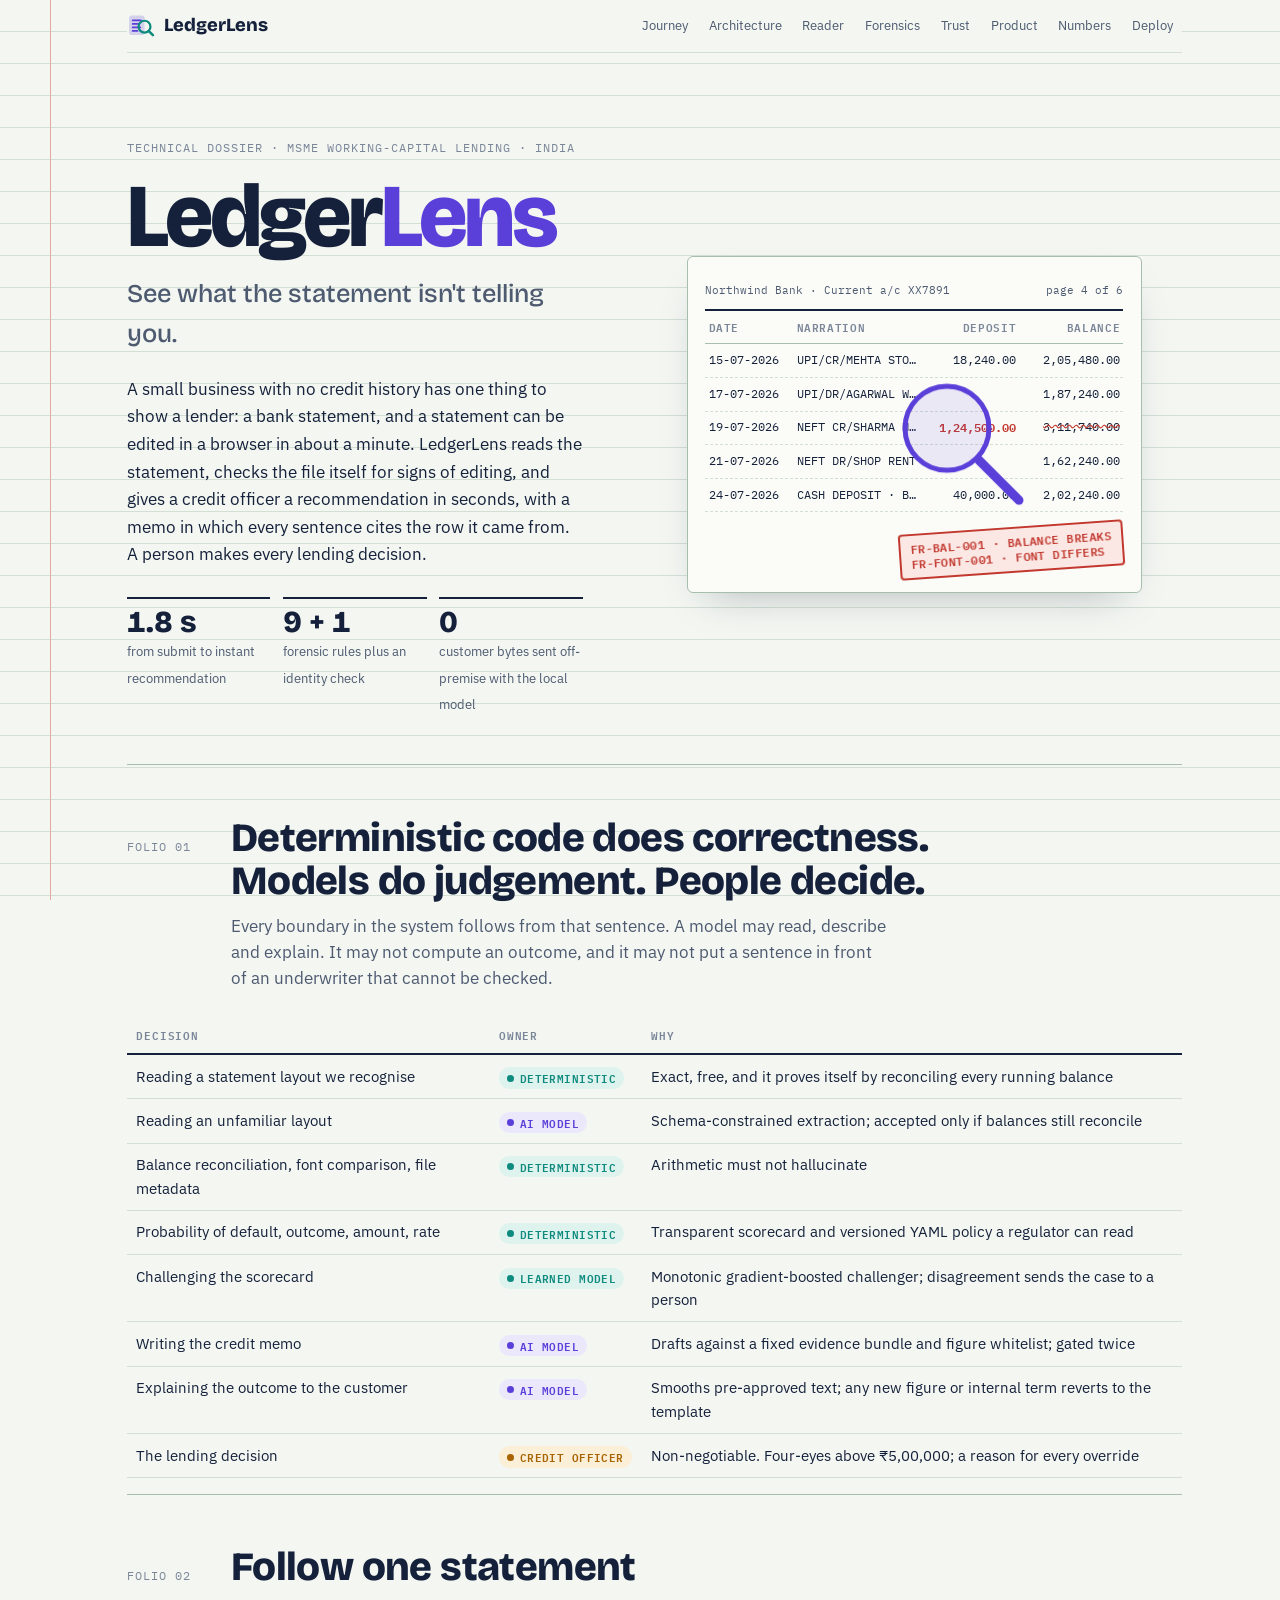
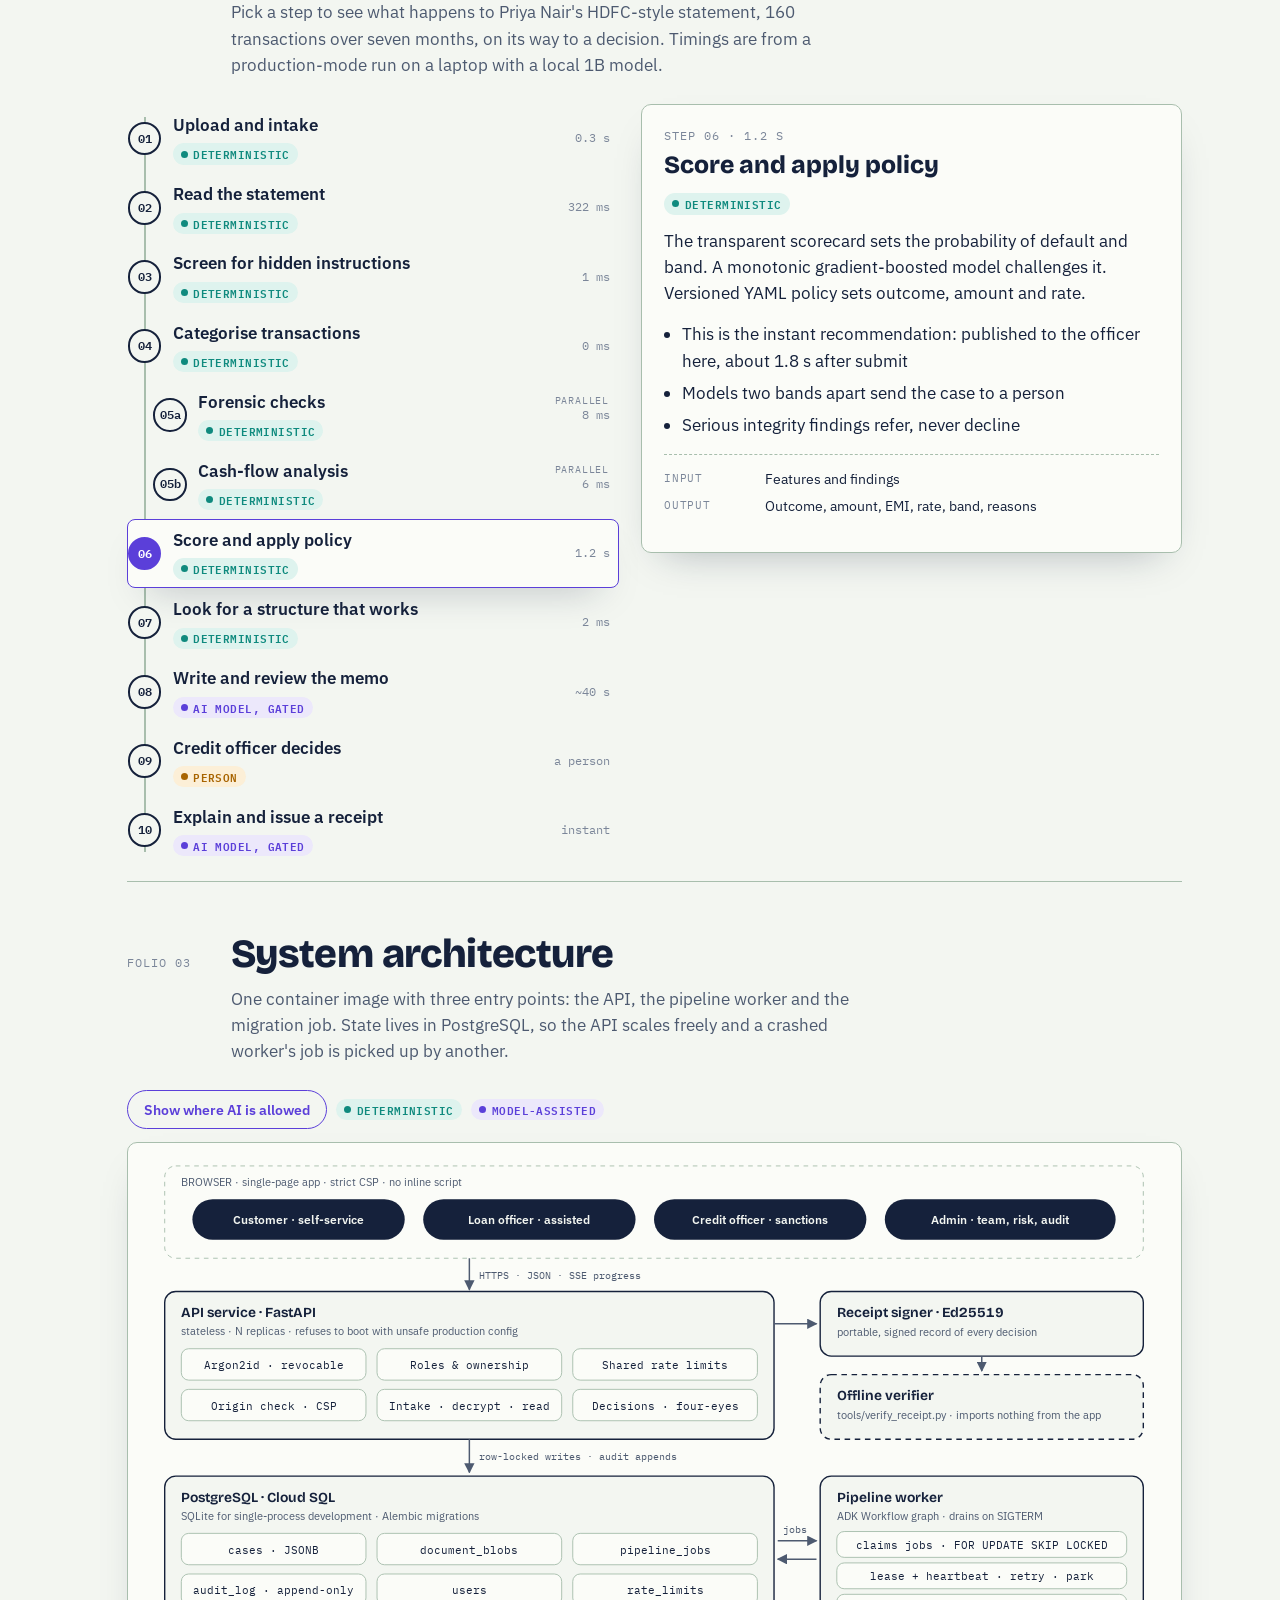
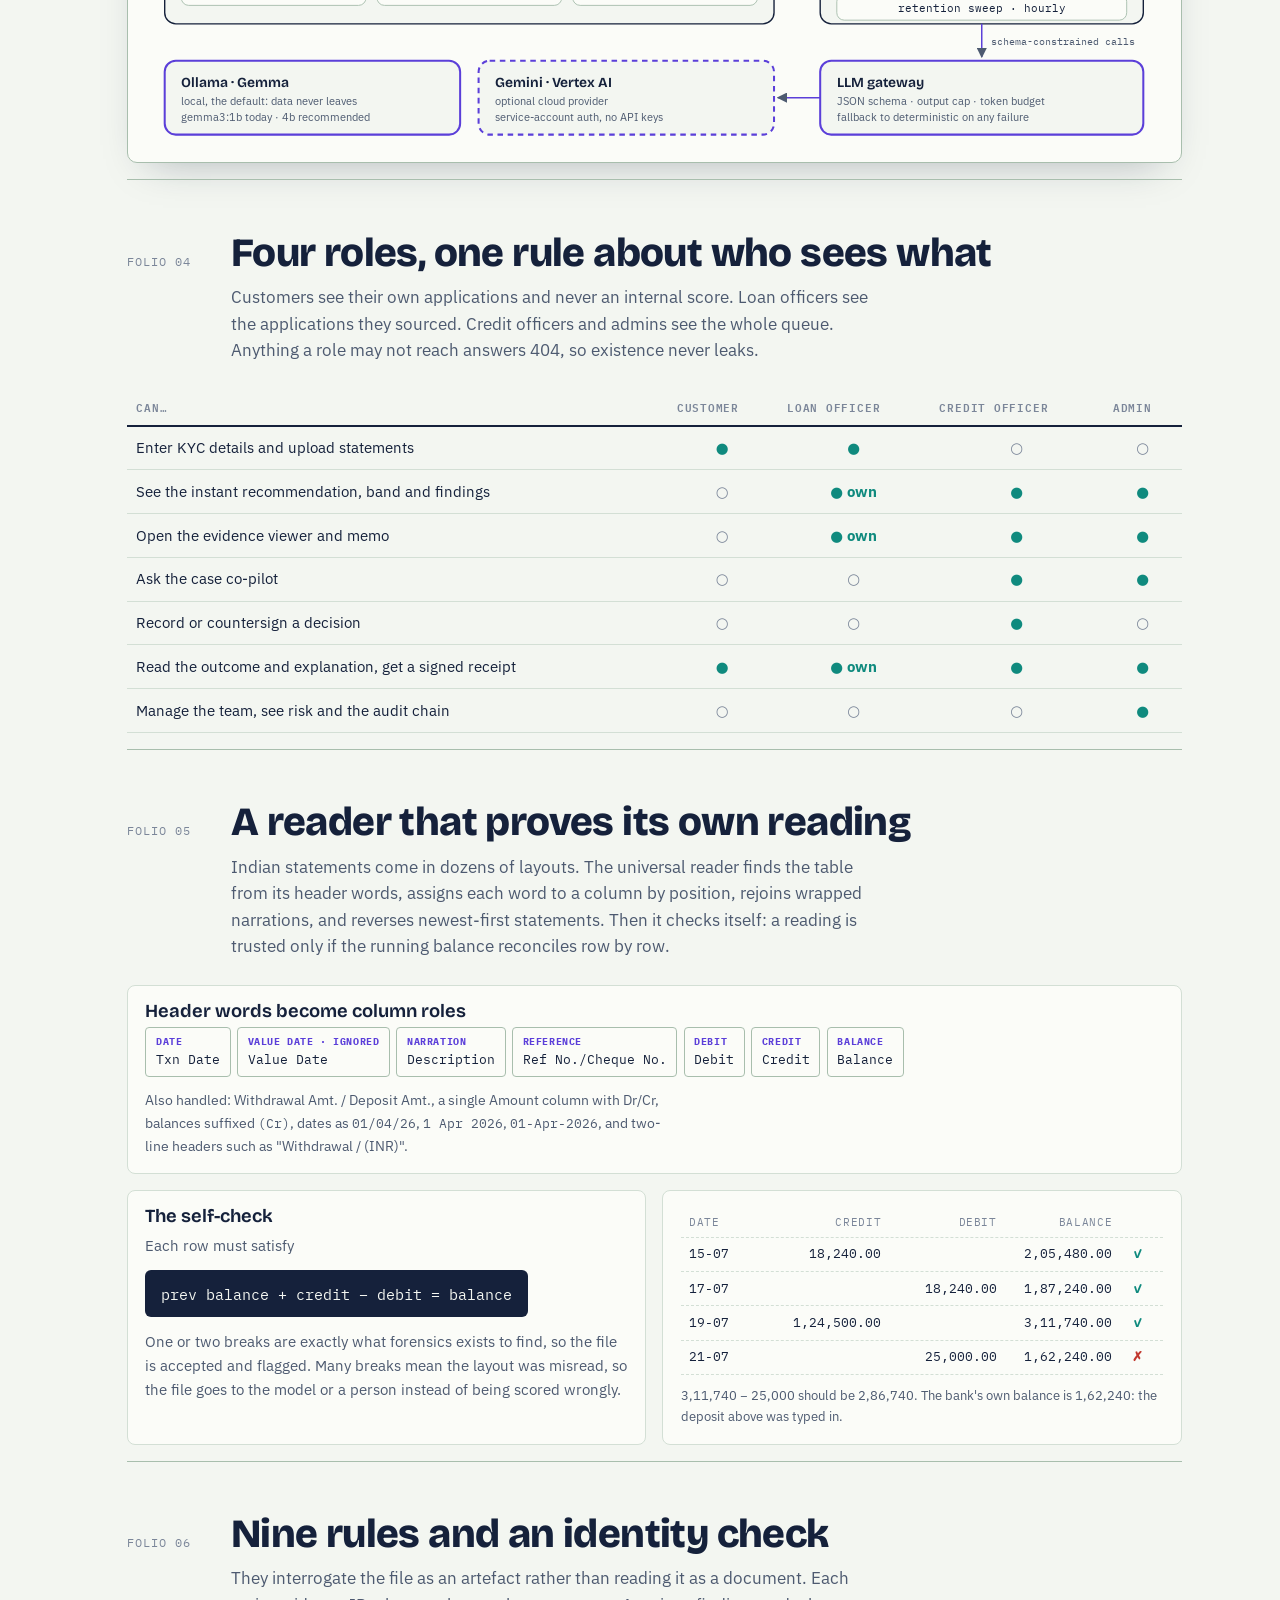
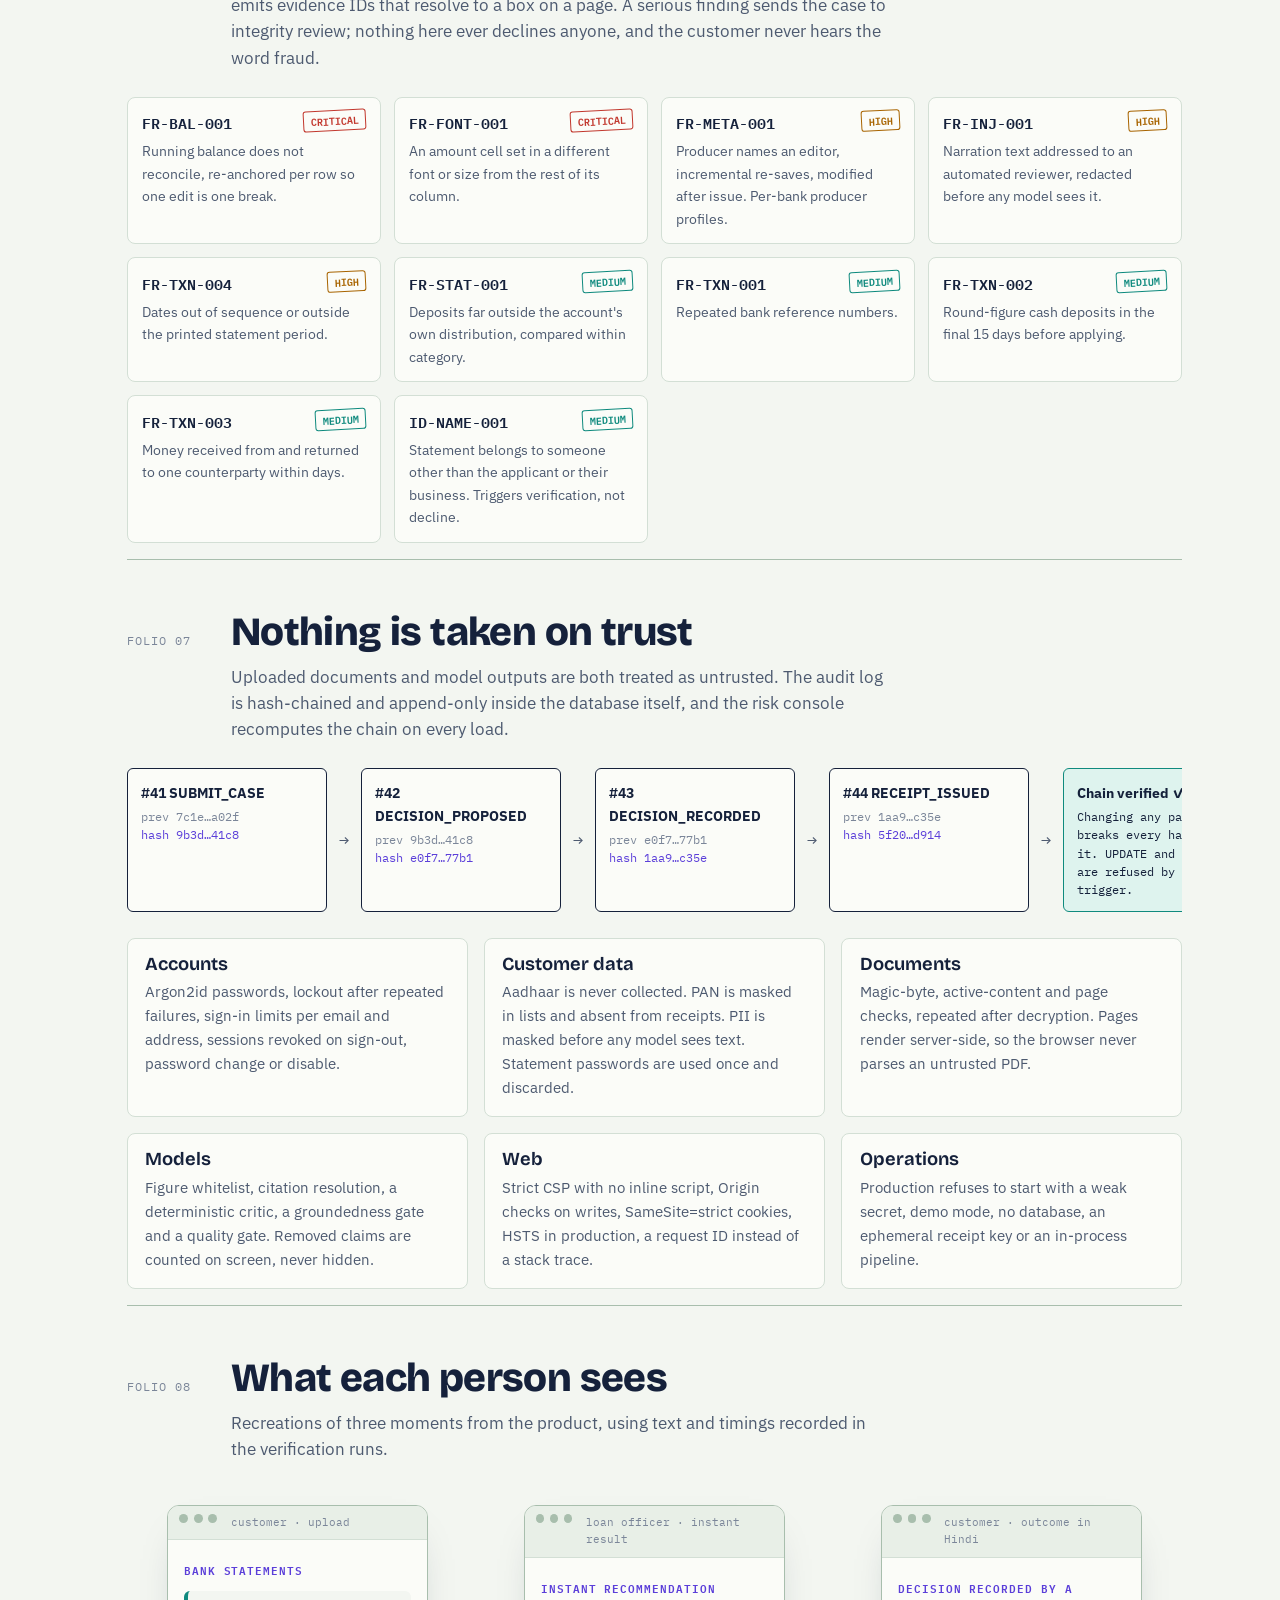
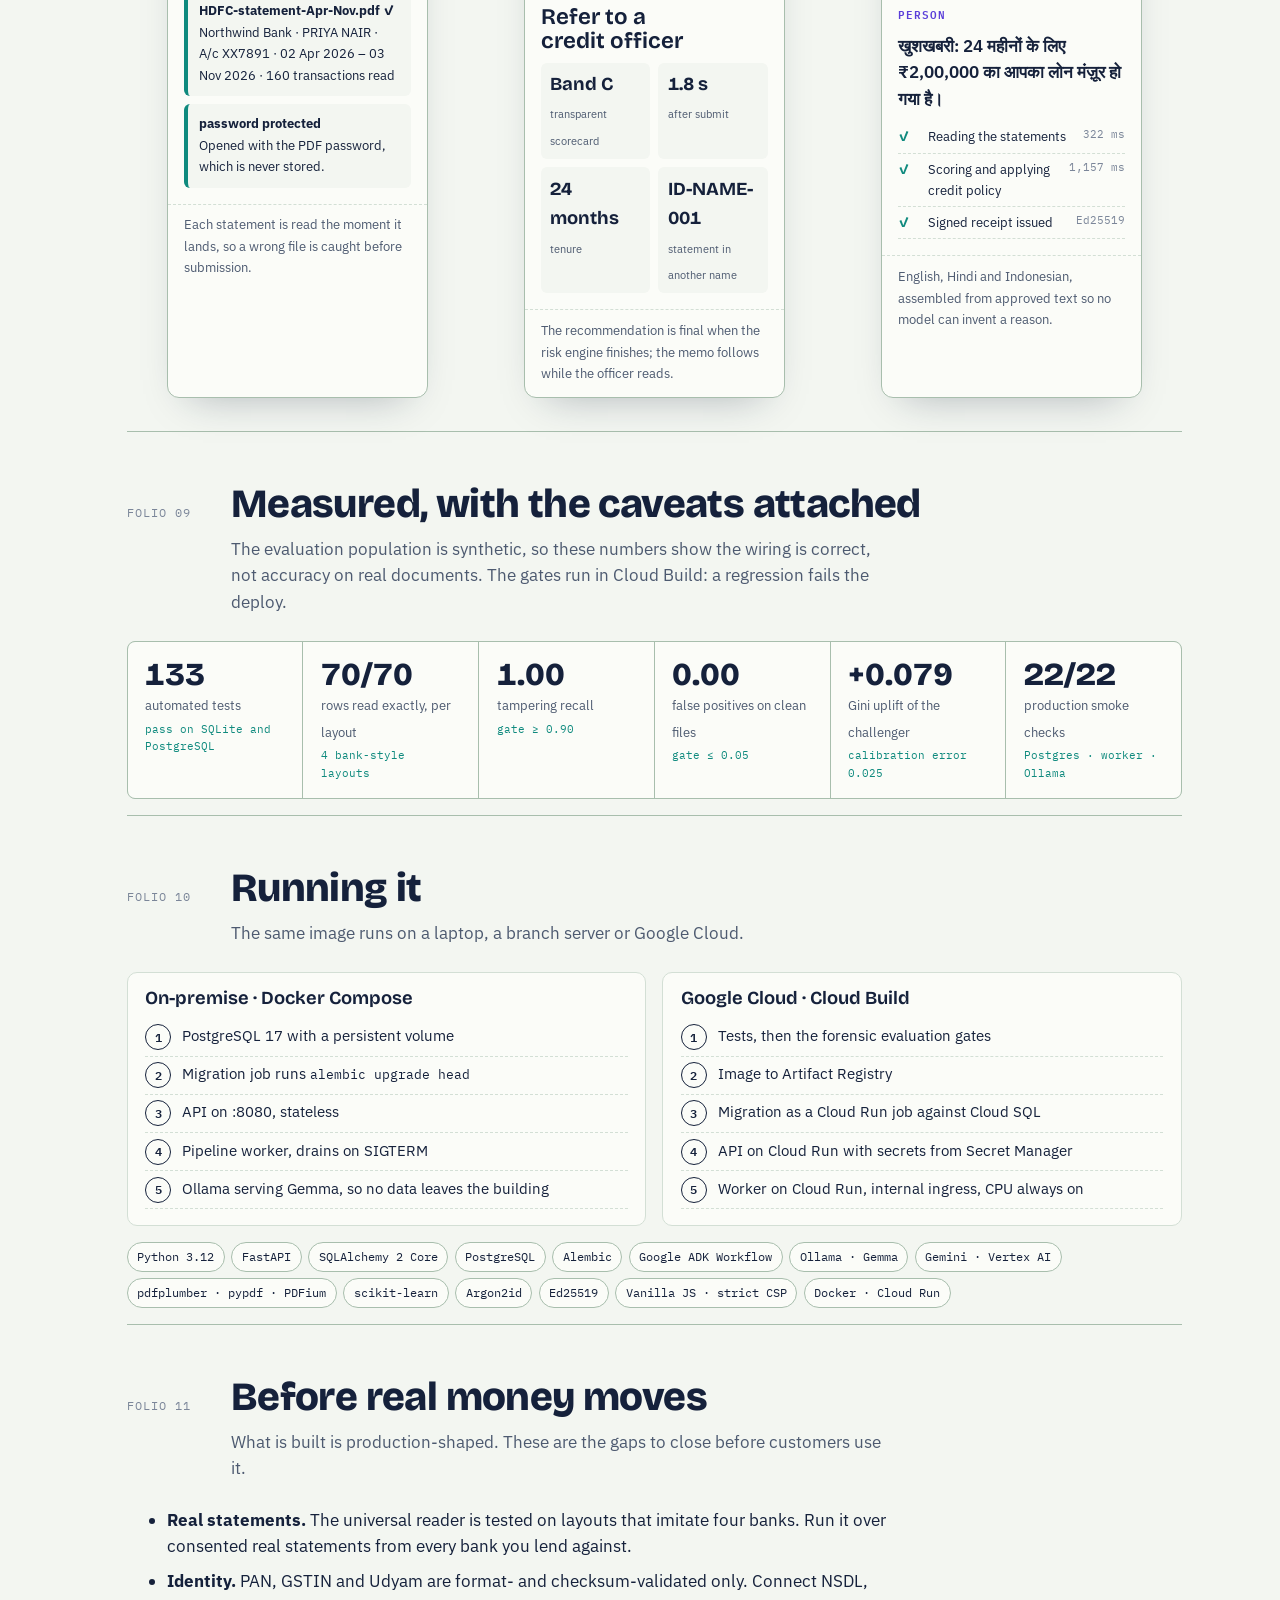
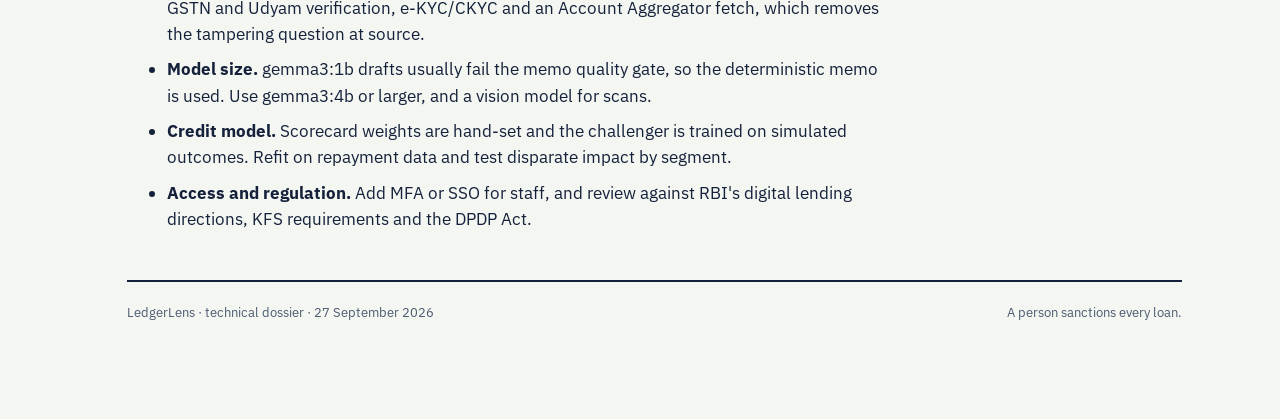
==== docs/LedgerLens-dossier.html @ b5221aaa "Add the LedgerLens technical dossier (interactive architecture document); demo-mode form fill Co-Aut" ====
<!doctype html>
<html lang="en">
<head>
<meta charset="utf-8">
<meta name="viewport" content="width=device-width, initial-scale=1, viewport-fit=cover">
<title>LedgerLens Dossier</title>
<meta name="description" content="How LedgerLens reads, checks and scores a bank statement, and why a person always makes the lending decision.">
<link rel="preconnect" href="https://fonts.googleapis.com">
<link rel="preconnect" href="https://fonts.gstatic.com" crossorigin>
<link href="https://fonts.googleapis.com/css2?family=Bricolage+Grotesque:opsz,wght@12..96,500;12..96,650;12..96,800&family=IBM+Plex+Mono:wght@400;500;600&family=IBM+Plex+Sans:wght@400;500;600&display=swap" rel="stylesheet">
<style>
:root {
  --paper: #f3f6f1;
  --paper-2: #e8efe7;
  --sheet: #fbfcf8;
  --rule: #d3dfd5;
  --rule-strong: #a8bead;
  --margin-line: #e3a7a0;
  --ink: #15213b;
  --ink-soft: #4d5a70;
  --ink-faint: #7b8699;
  --lens: #5b3fd9;
  --lens-wash: #ece8fb;
  --stamp: #c2382e;
  --stamp-wash: #fbe8e5;
  --ok: #0f8a7e;
  --ok-wash: #def3ee;
  --amber: #a86400;
  --amber-wash: #fcefd7;
  --shadow: 0 18px 40px -22px rgba(21, 33, 59, .35);
  --display: "Bricolage Grotesque", "Avenir Next", "Segoe UI", system-ui, sans-serif;
  --body: "IBM Plex Sans", "Segoe UI", system-ui, sans-serif;
  --mono: "IBM Plex Mono", ui-monospace, "SFMono-Regular", Menlo, monospace;
}
@media (prefers-color-scheme: dark) {
  :root:not([data-theme="light"]) {
    --paper: #0c1316; --paper-2: #111c20; --sheet: #142126; --rule: #213538; --rule-strong: #3a5957; --margin-line: #6b3a36;
    --ink: #e7eee9; --ink-soft: #a3b5af; --ink-faint: #74877f;
    --lens: #a592ff; --lens-wash: #241f45; --stamp: #ff8b7b; --stamp-wash: #3a1d1b; --ok: #4fd3c1; --ok-wash: #123330;
    --amber: #f1b45c; --amber-wash: #35270f; --shadow: 0 18px 40px -22px rgba(0, 0, 0, .8);
    color-scheme: dark;
  }
}
:root[data-theme="dark"] {
  --paper: #0c1316; --paper-2: #111c20; --sheet: #142126; --rule: #213538; --rule-strong: #3a5957; --margin-line: #6b3a36;
  --ink: #e7eee9; --ink-soft: #a3b5af; --ink-faint: #74877f;
  --lens: #a592ff; --lens-wash: #241f45; --stamp: #ff8b7b; --stamp-wash: #3a1d1b; --ok: #4fd3c1; --ok-wash: #123330;
  --amber: #f1b45c; --amber-wash: #35270f; --shadow: 0 18px 40px -22px rgba(0, 0, 0, .8);
  color-scheme: dark;
}

* { box-sizing: border-box; }
body {
  margin: 0;
  color: var(--ink);
  font-family: var(--body);
  font-size: 16.5px;
  line-height: 1.6;
  background-color: var(--paper);
  background-image:
    linear-gradient(90deg, transparent calc(clamp(16px, 4vw, 56px) - 1px), var(--margin-line) calc(clamp(16px, 4vw, 56px) - 1px), var(--margin-line) clamp(16px, 4vw, 56px), transparent clamp(16px, 4vw, 56px)),
    repeating-linear-gradient(180deg, transparent 0 31px, var(--rule) 31px 32px);
  background-attachment: fixed;
  font-variant-numeric: tabular-nums;
}
.page { max-width: 1180px; margin: 0 auto; padding-inline: clamp(24px, 6vw, 88px) clamp(16px, 4vw, 48px); padding-block: 0 5rem; }
h1, h2, h3 { font-family: var(--display); line-height: 1.08; text-wrap: balance; margin: 0; }
h2 { font-size: clamp(1.7rem, 3.4vw, 2.5rem); font-weight: 800; letter-spacing: -.015em; }
h3 { font-size: 1.15rem; font-weight: 650; }
p { max-width: 66ch; margin: 0; }
code, .mono { font-family: var(--mono); font-size: .88em; }
a { color: var(--lens); }
:focus-visible { outline: 3px solid color-mix(in srgb, var(--lens) 55%, transparent); outline-offset: 3px; border-radius: 4px; }

/* ------------------------------------------------------------ top bar */
.topbar { position: sticky; top: env(safe-area-inset-top, 0px); z-index: 20; display: flex; align-items: center; gap: 1rem; flex-wrap: wrap;
  padding: .7rem 0; background: color-mix(in srgb, var(--paper) 88%, transparent); backdrop-filter: blur(10px); border-bottom: 1px solid var(--rule); }
.brand { display: flex; align-items: center; gap: .55rem; font-family: var(--display); font-weight: 800; font-size: 1.15rem; }
.brand svg { width: 28px; height: 28px; }
.topbar nav { margin-left: auto; display: flex; gap: .2rem; flex-wrap: wrap; }
.topbar nav a { font-size: .82rem; color: var(--ink-soft); text-decoration: none; padding: .25rem .55rem; border-radius: 6px; }
.topbar nav a:hover { color: var(--lens); background: var(--lens-wash); }
@media (max-width: 760px) { .topbar nav { display: none; } }

/* ------------------------------------------------------------ hero */
.hero { display: grid; grid-template-columns: minmax(0, .92fr) minmax(0, 1.08fr); gap: clamp(2rem, 5vw, 4rem); align-items: center; padding-block: clamp(2.5rem, 7vw, 5rem) 3rem; }
@media (max-width: 900px) { .hero { grid-template-columns: 1fr; } }
.folio { font-family: var(--mono); font-size: .78rem; letter-spacing: .08em; text-transform: uppercase; color: var(--ink-faint); }
.hero h1 { font-size: clamp(3rem, 8vw, 5.6rem); font-weight: 800; letter-spacing: -.035em; margin: .6rem 0 .5rem; }
.hero h1 span { color: var(--lens); }
.hero .tag { font-family: var(--display); font-weight: 500; font-size: clamp(1.2rem, 2.4vw, 1.6rem); color: var(--ink-soft); margin-bottom: 1.2rem; }
.hero p.lede { font-size: 1.08rem; }
.facts { display: grid; grid-template-columns: repeat(3, minmax(0, 1fr)); gap: .8rem; margin-top: 1.8rem; max-width: 560px; }
.fact { border-top: 2px solid var(--ink); padding-top: .5rem; }
.fact b { display: block; font-family: var(--display); font-size: 1.9rem; font-weight: 800; line-height: 1; }
.fact span { font-size: .8rem; color: var(--ink-soft); }
@media (max-width: 520px) { .facts { grid-template-columns: 1fr; } }

/* the statement under the lens */
.stmt { position: relative; background: var(--sheet); border: 1px solid var(--rule-strong); border-radius: 6px; box-shadow: var(--shadow); padding: 1rem 1.1rem 1.2rem; overflow: hidden; }
.stmt-head { display: flex; justify-content: space-between; gap: 1rem; height: 2.35rem; align-items: center; white-space: nowrap; font-family: var(--mono); font-size: .7rem; color: var(--ink-soft); border-bottom: 2px solid var(--ink); margin-bottom: 0; }
.stmt-row { display: grid; grid-template-columns: 5rem minmax(0, 1fr) 5.6rem 6rem; gap: .5rem; font-family: var(--mono); font-size: .74rem; height: 2.1rem; align-items: center; padding: 0 .2rem; border-bottom: 1px dashed var(--rule); }
.stmt-row span { white-space: nowrap; overflow: hidden; text-overflow: ellipsis; }
.stmt-row span:nth-child(n+3) { text-align: right; }
.stmt-row.hdr { height: 2.1rem; font-weight: 600; color: var(--ink-faint); font-size: .66rem; letter-spacing: .06em; text-transform: uppercase; border-bottom: 1px solid var(--rule-strong); }
.stmt-row.edited .amt { color: var(--stamp); font-weight: 600; }
.stmt-row.edited .bal { text-decoration: line-through wavy var(--stamp); }
/* Anchored to the deposit column: 1.1rem card padding + 6rem balance + .5rem gap + half of the 5.6rem
   deposit column, less the glass radius. It comes to rest over the edited 19 July deposit. */
.lens { position: absolute; right: calc(1.1rem + 6rem + .5rem + 2.8rem - 52px); top: 0; width: 132px; height: 132px; pointer-events: none;
  transform: translate(0, calc(1rem + 2.35rem + 2.1rem * 3 + 1.05rem - 52px)); animation: sweep 3.6s cubic-bezier(.6, 0, .3, 1) .3s 1 both; }
.lens circle.glass { fill: color-mix(in srgb, var(--lens) 10%, transparent); stroke: var(--lens); stroke-width: 5; }
.lens path { stroke: var(--lens); stroke-width: 9; stroke-linecap: round; }
@keyframes sweep {
  0% { transform: translate(-240px, 20px); }
  35% { transform: translate(-40px, 40px); }
  65% { transform: translate(-150px, 150px); }
  100% { transform: translate(0, calc(1rem + 2.35rem + 2.1rem * 3 + 1.05rem - 52px)); }
}
.stamp { position: relative; display: inline-block; margin: .9rem 0 0 auto; float: right; transform: rotate(-4deg); border: 2.5px solid var(--stamp); color: var(--stamp); background: var(--stamp-wash);
  font-family: var(--mono); font-size: .72rem; font-weight: 600; letter-spacing: .04em; padding: .35rem .6rem; border-radius: 4px; text-transform: uppercase; line-height: 1.35;
  animation: thump .5s ease-out 3.7s 1 both; }
@keyframes thump { 0% { transform: rotate(-4deg) scale(1.35); opacity: .45; } 100% { transform: rotate(-4deg) scale(1); opacity: 1; } }
.stmt::after { content: ""; display: block; clear: both; }
@media (prefers-reduced-motion: reduce) { .lens, .stamp { animation: none; } }

/* ------------------------------------------------------------ sections */
section.block { padding-block: 3.2rem 1rem; border-top: 1px solid var(--rule-strong); }
.sec-head { display: grid; grid-template-columns: 5.5rem minmax(0, 1fr); gap: 1rem; align-items: baseline; margin-bottom: 1.6rem; }
.sec-head .folio { padding-top: .6rem; }
.sec-head p { margin-top: .6rem; color: var(--ink-soft); }
@media (max-width: 640px) { .sec-head { grid-template-columns: 1fr; gap: .2rem; } }
.cols { display: grid; grid-template-columns: repeat(auto-fit, minmax(260px, 1fr)); gap: 1rem; }
.card { background: var(--sheet); border: 1px solid var(--rule); border-radius: 8px; padding: 1rem 1.1rem; }
.card h3 { margin-bottom: .35rem; }
.card p { font-size: .94rem; color: var(--ink-soft); }
.scroll { overflow-x: auto; }

/* chips for ownership */
.own { display: inline-flex; align-items: center; gap: .35rem; font-family: var(--mono); font-size: .68rem; font-weight: 600; letter-spacing: .04em; text-transform: uppercase;
  padding: .12rem .5rem; border-radius: 999px; white-space: nowrap; }
.own::before { content: ""; width: 7px; height: 7px; border-radius: 50%; background: currentColor; }
.own.det { color: var(--ok); background: var(--ok-wash); }
.own.ai { color: var(--lens); background: var(--lens-wash); }
.own.human { color: var(--amber); background: var(--amber-wash); }

/* ------------------------------------------------------------ pipeline explorer */
.pipe { display: grid; grid-template-columns: minmax(0, 1fr) minmax(0, 1.1fr); gap: 1.4rem; align-items: start; }
@media (max-width: 900px) { .pipe { grid-template-columns: 1fr; } }
.steps { list-style: none; margin: 0; padding: 0; position: relative; }
.steps::before { content: ""; position: absolute; left: 1.05rem; top: .8rem; bottom: .8rem; width: 2px; background: var(--rule-strong); }
.steps li { position: relative; }
.steps li.fork { margin-left: 1.6rem; }
.steps li.fork::after { content: "parallel"; position: absolute; right: .6rem; top: .75rem; font-family: var(--mono); font-size: .62rem; color: var(--ink-faint); text-transform: uppercase; letter-spacing: .08em; }
.step-btn { display: grid; grid-template-columns: 2.1rem minmax(0, 1fr) auto; gap: .7rem; align-items: center; width: 100%; text-align: left; font: inherit; color: var(--ink);
  background: transparent; border: 1px solid transparent; border-radius: 8px; padding: .45rem .5rem .45rem 0; cursor: pointer; }
.step-btn:hover { background: var(--sheet); border-color: var(--rule); }
.step-btn[aria-selected="true"] { background: var(--sheet); border-color: var(--lens); box-shadow: var(--shadow); }
.step-btn .n { position: relative; z-index: 1; display: grid; place-items: center; width: 2.1rem; height: 2.1rem; border-radius: 50%; background: var(--paper); border: 2px solid var(--ink);
  font-family: var(--mono); font-size: .78rem; font-weight: 600; }
.step-btn[aria-selected="true"] .n { background: var(--lens); border-color: var(--lens); color: #fff; }
.step-btn .name { font-weight: 600; }
.step-btn .t { font-family: var(--mono); font-size: .72rem; color: var(--ink-faint); }
.detail { position: sticky; top: 5.5rem; background: var(--sheet); border: 1px solid var(--rule-strong); border-radius: 10px; padding: 1.3rem 1.4rem; box-shadow: var(--shadow); min-height: 360px; }
.detail .folio { margin-bottom: .4rem; }
.detail h3 { font-size: 1.55rem; font-weight: 800; margin-bottom: .6rem; }
.detail ul { margin: .9rem 0 0; padding-left: 1.1rem; }
.detail li { margin-bottom: .35rem; }
.detail .io { display: grid; grid-template-columns: 5.5rem minmax(0, 1fr); gap: .3rem .8rem; margin-top: 1rem; font-size: .88rem; border-top: 1px dashed var(--rule-strong); padding-top: .8rem; }
.detail .io dt { font-family: var(--mono); font-size: .7rem; text-transform: uppercase; letter-spacing: .06em; color: var(--ink-faint); padding-top: .15rem; }
.detail .io dd { margin: 0; }

/* ------------------------------------------------------------ architecture diagram */
.arch-tools { display: flex; gap: .6rem; align-items: center; flex-wrap: wrap; margin-bottom: .8rem; }
.toggle { font: inherit; font-size: .88rem; font-weight: 600; cursor: pointer; border-radius: 999px; padding: .45rem 1rem; border: 1.5px solid var(--lens); color: var(--lens); background: transparent; }
.toggle[aria-pressed="true"] { background: var(--lens); color: #fff; }
.arch-wrap { background: var(--sheet); border: 1px solid var(--rule-strong); border-radius: 10px; padding: .6rem; box-shadow: var(--shadow); }
svg.arch { display: block; width: 100%; min-width: 860px; height: auto; }
svg.arch text { font-family: var(--body); fill: var(--ink); }
svg.arch .band { fill: none; stroke: var(--rule-strong); stroke-dasharray: 5 5; }
svg.arch .box { fill: var(--paper); stroke: var(--ink); stroke-width: 1.5; }
svg.arch .box.ai { stroke: var(--lens); stroke-width: 2.2; }
svg.arch .box.opt { stroke-dasharray: 6 5; }
svg.arch .chip { fill: var(--sheet); stroke: var(--rule-strong); }
svg.arch .chip.ai { stroke: var(--lens); }
svg.arch .title { font-family: var(--display); font-weight: 650; font-size: 15px; }
svg.arch .sub { font-size: 11.5px; fill: var(--ink-soft); }
svg.arch .ct { font-size: 11.5px; font-family: var(--mono); }
svg.arch .role { fill: var(--ink); }
svg.arch .role-t { fill: var(--paper); font-weight: 600; font-size: 12.5px; }
svg.arch .edge { stroke: var(--ink-soft); stroke-width: 1.6; fill: none; marker-end: url(#arrow); }
svg.arch .edge.ai { stroke: var(--lens); }
svg.arch .el { font-family: var(--mono); font-size: 10.5px; fill: var(--ink-soft); }
svg.arch #arrow path { fill: var(--ink-soft); }
svg.arch g { transition: opacity .3s ease; }
svg.arch.ai-only g.det { opacity: .18; }

/* ------------------------------------------------------------ tables */
table { width: 100%; border-collapse: collapse; font-size: .92rem; min-width: 560px; }
th { text-align: left; font-family: var(--mono); font-size: .7rem; letter-spacing: .07em; text-transform: uppercase; color: var(--ink-faint); font-weight: 600;
  padding: .55rem .6rem; border-bottom: 2px solid var(--ink); }
td { padding: .6rem .6rem; border-bottom: 1px solid var(--rule); vertical-align: top; }
td.c { text-align: center; }
.yes { color: var(--ok); font-weight: 700; }
.no { color: var(--ink-faint); }

/* ------------------------------------------------------------ reader */
.reader { display: grid; gap: 1rem; }
.hdr-line { display: flex; flex-wrap: wrap; gap: .4rem; font-family: var(--mono); font-size: .8rem; }
.hdr-line span { padding: .35rem .6rem; border: 1px solid var(--rule-strong); border-radius: 4px; background: var(--sheet); }
.hdr-line span b { display: block; font-size: .62rem; letter-spacing: .06em; text-transform: uppercase; color: var(--lens); }
.recon { font-family: var(--mono); font-size: .8rem; }
.recon .r { display: grid; grid-template-columns: 4.8rem 1fr 1fr 1fr 2.2rem; gap: .5rem; padding: .4rem .5rem; border-bottom: 1px dashed var(--rule); }
.recon .r span:nth-child(n+2):nth-child(-n+4) { text-align: right; }
.recon .r .ok { color: var(--ok); font-weight: 700; text-align: center; }
.recon .r .bad { color: var(--stamp); font-weight: 700; text-align: center; }
.recon .r.h { color: var(--ink-faint); font-size: .66rem; text-transform: uppercase; letter-spacing: .06em; }
.formula { font-family: var(--mono); font-size: .95rem; background: var(--ink); color: var(--paper); padding: .7rem 1rem; border-radius: 6px; display: inline-block; }

/* ------------------------------------------------------------ rules as stamps */
.rules { display: grid; grid-template-columns: repeat(auto-fill, minmax(230px, 1fr)); gap: .8rem; }
.rule { background: var(--sheet); border: 1px solid var(--rule); border-radius: 8px; padding: .8rem .9rem; }
.rule code { display: inline-block; font-weight: 600; margin-bottom: .3rem; }
.sev { float: right; font-family: var(--mono); font-size: .64rem; font-weight: 600; padding: .08rem .4rem; border-radius: 3px; border: 1.5px solid currentColor; transform: rotate(-3deg); }
.sev.crit { color: var(--stamp); }
.sev.high { color: var(--amber); }
.sev.med { color: var(--ok); }
.rule p { font-size: .88rem; color: var(--ink-soft); }

/* ------------------------------------------------------------ hash chain */
.chain { display: flex; gap: 0; align-items: stretch; overflow-x: auto; padding-bottom: .4rem; }
.link { flex: 0 0 200px; background: var(--sheet); border: 1.5px solid var(--ink); border-radius: 6px; padding: .7rem .8rem; font-family: var(--mono); font-size: .72rem; }
.link b { display: block; font-family: var(--body); font-size: .9rem; margin-bottom: .25rem; }
.link .h { color: var(--lens); word-break: break-all; }
.link .p { color: var(--ink-faint); word-break: break-all; }
.join { flex: 0 0 34px; display: grid; place-items: center; color: var(--ink-soft); font-family: var(--mono); }
.link.verify { border-color: var(--ok); background: var(--ok-wash); }

/* ------------------------------------------------------------ product tour replicas */
.tour { display: grid; grid-template-columns: repeat(auto-fit, minmax(300px, 1fr)); gap: 1rem; }
.shot { background: var(--sheet); border: 1px solid var(--rule-strong); border-radius: 12px; overflow: hidden; box-shadow: var(--shadow); }
.shot .bar { display: flex; gap: .35rem; padding: .5rem .7rem; border-bottom: 1px solid var(--rule); background: var(--paper-2); }
.shot .bar i { width: 9px; height: 9px; border-radius: 50%; background: var(--rule-strong); }
.shot .bar span { margin-left: .5rem; font-family: var(--mono); font-size: .68rem; color: var(--ink-faint); }
.shot .body { padding: 1rem; }
.shot figcaption { padding: .6rem 1rem .8rem; font-size: .84rem; color: var(--ink-soft); border-top: 1px dashed var(--rule); }
.mini-kpis { display: grid; grid-template-columns: repeat(2, minmax(0, 1fr)); gap: .5rem; margin-top: .6rem; }
.mini-kpis div { background: var(--paper); border-radius: 6px; padding: .45rem .6rem; }
.mini-kpis b { display: block; font-family: var(--display); font-size: 1.15rem; }
.mini-kpis span { font-size: .7rem; color: var(--ink-soft); }
.eyebrow { font-family: var(--mono); font-size: .66rem; text-transform: uppercase; letter-spacing: .09em; color: var(--lens); font-weight: 600; }
.upl { border-left: 4px solid var(--ok); background: var(--paper); border-radius: 6px; padding: .6rem .7rem; font-size: .84rem; margin-top: .5rem; }
.upl b { display: block; }
.hi { font-family: "Noto Sans Devanagari", var(--body); }
.tl { list-style: none; margin: 0; padding: 0; font-size: .84rem; }
.tl li { display: grid; grid-template-columns: 1.4rem 1fr auto; gap: .5rem; padding: .3rem 0; border-bottom: 1px dashed var(--rule); }
.tl li i { color: var(--ok); font-style: normal; font-weight: 700; }
.tl li span:last-child { font-family: var(--mono); font-size: .7rem; color: var(--ink-faint); }

/* ------------------------------------------------------------ numbers */
.numbers { display: grid; grid-template-columns: repeat(auto-fit, minmax(170px, 1fr)); gap: 1px; background: var(--rule-strong); border: 1px solid var(--rule-strong); border-radius: 8px; overflow: hidden; }
.numbers div { background: var(--sheet); padding: 1rem 1.1rem; }
.numbers b { display: block; font-family: var(--display); font-size: 2rem; font-weight: 800; line-height: 1.05; }
.numbers span { font-size: .8rem; color: var(--ink-soft); }
.numbers em { font-style: normal; font-family: var(--mono); font-size: .68rem; color: var(--ok); display: block; margin-top: .2rem; }

/* ------------------------------------------------------------ deployment */
.deploy { display: grid; grid-template-columns: repeat(auto-fit, minmax(300px, 1fr)); gap: 1rem; }
.lane { background: var(--sheet); border: 1px solid var(--rule); border-radius: 10px; padding: 1rem 1.1rem; }
.lane ol { margin: .6rem 0 0; padding: 0; list-style: none; counter-reset: s; }
.lane li { counter-increment: s; display: grid; grid-template-columns: 1.8rem 1fr; gap: .5rem; padding: .35rem 0; border-bottom: 1px dashed var(--rule); font-size: .92rem; }
.lane li::before { content: counter(s); font-family: var(--mono); font-size: .72rem; font-weight: 600; display: grid; place-items: center; width: 1.5rem; height: 1.5rem; border-radius: 50%; border: 1.5px solid var(--ink); }
.stack { display: flex; flex-wrap: wrap; gap: .4rem; margin-top: 1rem; }
.stack span { font-family: var(--mono); font-size: .76rem; padding: .25rem .6rem; border: 1px solid var(--rule-strong); border-radius: 999px; background: var(--sheet); }

.limits li { margin-bottom: .55rem; max-width: 72ch; }
footer { margin-top: 3rem; padding-top: 1.2rem; border-top: 2px solid var(--ink); display: flex; justify-content: space-between; gap: 1rem; flex-wrap: wrap; font-size: .82rem; color: var(--ink-soft); }
</style>
</head>
<body>

<div class="page">
  <header class="topbar">
    <span class="brand">
      <svg viewBox="0 0 40 40" aria-hidden="true"><rect x="3" y="5" width="22" height="28" rx="4" fill="#5b3fd9" opacity=".2"/><path d="M8 12h12M8 17h9M8 22h11M8 27h7" stroke="#5b3fd9" stroke-width="2.4" stroke-linecap="round"/><circle cx="25" cy="21" r="8.5" fill="none" stroke="#0f8a7e" stroke-width="3.2"/><path d="M31.2 27.2 37 33" stroke="#0f8a7e" stroke-width="3.6" stroke-linecap="round"/></svg>
      LedgerLens
    </span>
    <nav aria-label="Sections">
      <a href="#journey">Journey</a><a href="#architecture">Architecture</a><a href="#reader">Reader</a><a href="#forensics">Forensics</a>
      <a href="#trust">Trust</a><a href="#tour">Product</a><a href="#numbers">Numbers</a><a href="#deploy">Deploy</a>
    </nav>
  </header>

  <!-- HERO -->
  <section class="hero" aria-labelledby="t-hero">
    <div>
      <span class="folio">Technical dossier · MSME working-capital lending · India</span>
      <h1 id="t-hero">Ledger<span>Lens</span></h1>
      <p class="tag">See what the statement isn't telling you.</p>
      <p class="lede">A small business with no credit history has one thing to show a lender: a bank statement, and a statement
        can be edited in a browser in about a minute. LedgerLens reads the statement, checks the file itself for signs of
        editing, and gives a credit officer a recommendation in seconds, with a memo in which every sentence cites the row it
        came from. A person makes every lending decision.</p>
      <div class="facts">
        <div class="fact"><b>1.8 s</b><span>from submit to instant recommendation</span></div>
        <div class="fact"><b>9 + 1</b><span>forensic rules plus an identity check</span></div>
        <div class="fact"><b>0</b><span>customer bytes sent off-premise with the local model</span></div>
      </div>
    </div>

    <figure class="stmt" aria-label="A statement being inspected. The deposit of 1,24,500 on 19 July was typed in later and does not reconcile.">
      <div class="stmt-head"><span>Northwind Bank · Current a/c XX7891</span><span>page 4 of 6</span></div>
      <div class="stmt-row hdr"><span>Date</span><span>Narration</span><span>Deposit</span><span>Balance</span></div>
      <div class="stmt-row"><span>15-07-2026</span><span>UPI/CR/MEHTA STORES</span><span class="amt">18,240.00</span><span class="bal">2,05,480.00</span></div>
      <div class="stmt-row"><span>17-07-2026</span><span>UPI/DR/AGARWAL WHOLESALE</span><span class="amt"></span><span class="bal">1,87,240.00</span></div>
      <div class="stmt-row edited"><span>19-07-2026</span><span>NEFT CR/SHARMA MOTORS</span><span class="amt">1,24,500.00</span><span class="bal">3,11,740.00</span></div>
      <div class="stmt-row"><span>21-07-2026</span><span>NEFT DR/SHOP RENT</span><span class="amt"></span><span class="bal">1,62,240.00</span></div>
      <div class="stmt-row"><span>24-07-2026</span><span>CASH DEPOSIT · BRANCH</span><span class="amt">40,000.00</span><span class="bal">2,02,240.00</span></div>
      <svg class="lens" viewBox="0 0 132 132" aria-hidden="true"><circle class="glass" cx="52" cy="52" r="42"/><path d="M84 84 124 124"/></svg>
      <div class="stamp">FR-BAL-001 · balance breaks<br>FR-FONT-001 · font differs</div>
    </figure>
  </section>

  <!-- PRINCIPLE -->
  <section class="block" id="principle" aria-labelledby="t-principle">
    <div class="sec-head">
      <span class="folio">Folio 01</span>
      <div>
        <h2 id="t-principle">Deterministic code does correctness. Models do judgement. People decide.</h2>
        <p>Every boundary in the system follows from that sentence. A model may read, describe and explain. It may not compute
          an outcome, and it may not put a sentence in front of an underwriter that cannot be checked.</p>
      </div>
    </div>
    <div class="scroll">
      <table>
        <thead><tr><th>Decision</th><th>Owner</th><th>Why</th></tr></thead>
        <tbody>
          <tr><td>Reading a statement layout we recognise</td><td><span class="own det">Deterministic</span></td><td>Exact, free, and it proves itself by reconciling every running balance</td></tr>
          <tr><td>Reading an unfamiliar layout</td><td><span class="own ai">AI model</span></td><td>Schema-constrained extraction; accepted only if balances still reconcile</td></tr>
          <tr><td>Balance reconciliation, font comparison, file metadata</td><td><span class="own det">Deterministic</span></td><td>Arithmetic must not hallucinate</td></tr>
          <tr><td>Probability of default, outcome, amount, rate</td><td><span class="own det">Deterministic</span></td><td>Transparent scorecard and versioned YAML policy a regulator can read</td></tr>
          <tr><td>Challenging the scorecard</td><td><span class="own det">Learned model</span></td><td>Monotonic gradient-boosted challenger; disagreement sends the case to a person</td></tr>
          <tr><td>Writing the credit memo</td><td><span class="own ai">AI model</span></td><td>Drafts against a fixed evidence bundle and figure whitelist; gated twice</td></tr>
          <tr><td>Explaining the outcome to the customer</td><td><span class="own ai">AI model</span></td><td>Smooths pre-approved text; any new figure or internal term reverts to the template</td></tr>
          <tr><td>The lending decision</td><td><span class="own human">Credit officer</span></td><td>Non-negotiable. Four-eyes above ₹5,00,000; a reason for every override</td></tr>
        </tbody>
      </table>
    </div>
  </section>

  <!-- JOURNEY -->
  <section class="block" id="journey" aria-labelledby="t-journey">
    <div class="sec-head">
      <span class="folio">Folio 02</span>
      <div>
        <h2 id="t-journey">Follow one statement</h2>
        <p>Pick a step to see what happens to Priya Nair's HDFC-style statement, 160 transactions over seven months, on its way
          to a decision. Timings are from a production-mode run on a laptop with a local 1B model.</p>
      </div>
    </div>
    <div class="pipe">
      <ol class="steps" role="tablist" aria-label="Pipeline steps" id="steps"></ol>
      <div class="detail" id="detail" role="tabpanel" aria-live="polite"></div>
    </div>
  </section>

  <!-- ARCHITECTURE -->
  <section class="block" id="architecture" aria-labelledby="t-arch">
    <div class="sec-head">
      <span class="folio">Folio 03</span>
      <div>
        <h2 id="t-arch">System architecture</h2>
        <p>One container image with three entry points: the API, the pipeline worker and the migration job. State lives in
          PostgreSQL, so the API scales freely and a crashed worker's job is picked up by another.</p>
      </div>
    </div>
    <div class="arch-tools">
      <button class="toggle" id="ai-toggle" aria-pressed="false">Show where AI is allowed</button>
      <span class="own det">deterministic</span><span class="own ai">model-assisted</span>
    </div>
    <div class="arch-wrap scroll">
      <svg class="arch" id="arch" viewBox="0 0 1120 650" role="img" aria-labelledby="arch-title arch-desc">
        <title id="arch-title">LedgerLens architecture</title>
        <desc id="arch-desc">Four roles use a browser app that calls a stateless FastAPI service. The API writes to PostgreSQL and signs receipts. A pipeline worker claims jobs from PostgreSQL and calls models through an LLM gateway: a local Ollama Gemma model by default, or Gemini on Vertex AI.</desc>
        <defs><marker id="arrow" viewBox="0 0 10 10" refX="9" refY="5" markerWidth="7" markerHeight="7" orient="auto-start-reverse"><path d="M0 0 10 5 0 10z"/></marker></defs>

        <g class="det">
          <rect class="band" x="30" y="14" width="1060" height="100" rx="12"/>
          <text class="sub" x="48" y="36">BROWSER · single-page app · strict CSP · no inline script</text>
          <rect class="role" x="60" y="50" width="230" height="44" rx="22"/><text class="role-t" x="175" y="77" text-anchor="middle">Customer · self-service</text>
          <rect class="role" x="310" y="50" width="230" height="44" rx="22"/><text class="role-t" x="425" y="77" text-anchor="middle">Loan officer · assisted</text>
          <rect class="role" x="560" y="50" width="230" height="44" rx="22"/><text class="role-t" x="675" y="77" text-anchor="middle">Credit officer · sanctions</text>
          <rect class="role" x="810" y="50" width="250" height="44" rx="22"/><text class="role-t" x="935" y="77" text-anchor="middle">Admin · team, risk, audit</text>
          <path class="edge" d="M360 114 V148"/><text class="el" x="370" y="136">HTTPS · JSON · SSE progress</text>
        </g>

        <g class="det">
          <rect class="box" x="30" y="150" width="660" height="160" rx="12"/>
          <text class="title" x="48" y="178">API service · FastAPI</text>
          <text class="sub" x="48" y="197">stateless · N replicas · refuses to boot with unsafe production config</text>
          <rect class="chip" x="48" y="212" width="200" height="34" rx="8"/><text class="ct" x="148" y="234" text-anchor="middle">Argon2id · revocable</text>
          <rect class="chip" x="260" y="212" width="200" height="34" rx="8"/><text class="ct" x="360" y="234" text-anchor="middle">Roles &amp; ownership</text>
          <rect class="chip" x="472" y="212" width="200" height="34" rx="8"/><text class="ct" x="572" y="234" text-anchor="middle">Shared rate limits</text>
          <rect class="chip" x="48" y="256" width="200" height="34" rx="8"/><text class="ct" x="148" y="278" text-anchor="middle">Origin check · CSP</text>
          <rect class="chip" x="260" y="256" width="200" height="34" rx="8"/><text class="ct" x="360" y="278" text-anchor="middle">Intake · decrypt · read</text>
          <rect class="chip" x="472" y="256" width="200" height="34" rx="8"/><text class="ct" x="572" y="278" text-anchor="middle">Decisions · four-eyes</text>
        </g>

        <g class="det">
          <rect class="box" x="740" y="150" width="350" height="70" rx="12"/>
          <text class="title" x="758" y="178">Receipt signer · Ed25519</text>
          <text class="sub" x="758" y="198">portable, signed record of every decision</text>
          <rect class="box opt" x="740" y="240" width="350" height="70" rx="12"/>
          <text class="title" x="758" y="268">Offline verifier</text>
          <text class="sub" x="758" y="288">tools/verify_receipt.py · imports nothing from the app</text>
          <path class="edge" d="M690 185 H736"/>
          <path class="edge" d="M915 220 V236"/>
        </g>

        <g class="det">
          <path class="edge" d="M360 310 V346"/><text class="el" x="370" y="333">row-locked writes · audit appends</text>
          <rect class="box" x="30" y="350" width="660" height="160" rx="12"/>
          <text class="title" x="48" y="378">PostgreSQL · Cloud SQL</text>
          <text class="sub" x="48" y="397">SQLite for single-process development · Alembic migrations</text>
          <rect class="chip" x="48" y="412" width="200" height="34" rx="8"/><text class="ct" x="148" y="434" text-anchor="middle">cases · JSONB</text>
          <rect class="chip" x="260" y="412" width="200" height="34" rx="8"/><text class="ct" x="360" y="434" text-anchor="middle">document_blobs</text>
          <rect class="chip" x="472" y="412" width="200" height="34" rx="8"/><text class="ct" x="572" y="434" text-anchor="middle">pipeline_jobs</text>
          <rect class="chip" x="48" y="456" width="200" height="34" rx="8"/><text class="ct" x="148" y="478" text-anchor="middle">audit_log · append-only</text>
          <rect class="chip" x="260" y="456" width="200" height="34" rx="8"/><text class="ct" x="360" y="478" text-anchor="middle">users</text>
          <rect class="chip" x="472" y="456" width="200" height="34" rx="8"/><text class="ct" x="572" y="478" text-anchor="middle">rate_limits</text>
        </g>

        <g class="det">
          <rect class="box" x="740" y="350" width="350" height="160" rx="12"/>
          <text class="title" x="758" y="378">Pipeline worker</text>
          <text class="sub" x="758" y="397">ADK Workflow graph · drains on SIGTERM</text>
          <rect class="chip" x="758" y="410" width="314" height="28" rx="8"/><text class="ct" x="915" y="429" text-anchor="middle">claims jobs · FOR UPDATE SKIP LOCKED</text>
          <rect class="chip" x="758" y="444" width="314" height="28" rx="8"/><text class="ct" x="915" y="463" text-anchor="middle">lease + heartbeat · retry · park</text>
          <rect class="chip" x="758" y="478" width="314" height="28" rx="8"/><text class="ct" x="915" y="497" text-anchor="middle">retention sweep · hourly</text>
          <path class="edge" d="M736 440 H694"/><path class="edge" d="M694 420 H736"/>
          <text class="el" x="700" y="412">jobs</text>
        </g>

        <g class="ai">
          <path class="edge ai" d="M915 510 V546"/><text class="el" x="925" y="533">schema-constrained calls</text>
          <rect class="box ai" x="740" y="550" width="350" height="80" rx="12"/>
          <text class="title" x="758" y="578">LLM gateway</text>
          <text class="sub" x="758" y="598">JSON schema · output cap · token budget</text>
          <text class="sub" x="758" y="615">fallback to deterministic on any failure</text>
          <path class="edge ai" d="M740 590 H694"/>
          <rect class="box ai" x="30" y="550" width="320" height="80" rx="12"/>
          <text class="title" x="48" y="578">Ollama · Gemma</text>
          <text class="sub" x="48" y="598">local, the default: data never leaves</text>
          <text class="sub" x="48" y="615">gemma3:1b today · 4b recommended</text>
          <rect class="box ai opt" x="370" y="550" width="320" height="80" rx="12"/>
          <text class="title" x="388" y="578">Gemini · Vertex AI</text>
          <text class="sub" x="388" y="598">optional cloud provider</text>
          <text class="sub" x="388" y="615">service-account auth, no API keys</text>
        </g>
      </svg>
    </div>
  </section>

  <!-- ROLES -->
  <section class="block" id="roles" aria-labelledby="t-roles">
    <div class="sec-head">
      <span class="folio">Folio 04</span>
      <div>
        <h2 id="t-roles">Four roles, one rule about who sees what</h2>
        <p>Customers see their own applications and never an internal score. Loan officers see the applications they sourced.
          Credit officers and admins see the whole queue. Anything a role may not reach answers 404, so existence never leaks.</p>
      </div>
    </div>
    <div class="scroll">
      <table>
        <thead><tr><th>Can…</th><th class="c">Customer</th><th class="c">Loan officer</th><th class="c">Credit officer</th><th class="c">Admin</th></tr></thead>
        <tbody>
          <tr><td>Enter KYC details and upload statements</td><td class="c yes">●</td><td class="c yes">●</td><td class="c no">○</td><td class="c no">○</td></tr>
          <tr><td>See the instant recommendation, band and findings</td><td class="c no">○</td><td class="c yes">● own</td><td class="c yes">●</td><td class="c yes">●</td></tr>
          <tr><td>Open the evidence viewer and memo</td><td class="c no">○</td><td class="c yes">● own</td><td class="c yes">●</td><td class="c yes">●</td></tr>
          <tr><td>Ask the case co-pilot</td><td class="c no">○</td><td class="c no">○</td><td class="c yes">●</td><td class="c yes">●</td></tr>
          <tr><td>Record or countersign a decision</td><td class="c no">○</td><td class="c no">○</td><td class="c yes">●</td><td class="c no">○</td></tr>
          <tr><td>Read the outcome and explanation, get a signed receipt</td><td class="c yes">●</td><td class="c yes">● own</td><td class="c yes">●</td><td class="c yes">●</td></tr>
          <tr><td>Manage the team, see risk and the audit chain</td><td class="c no">○</td><td class="c no">○</td><td class="c no">○</td><td class="c yes">●</td></tr>
        </tbody>
      </table>
    </div>
  </section>

  <!-- READER -->
  <section class="block" id="reader" aria-labelledby="t-reader">
    <div class="sec-head">
      <span class="folio">Folio 05</span>
      <div>
        <h2 id="t-reader">A reader that proves its own reading</h2>
        <p>Indian statements come in dozens of layouts. The universal reader finds the table from its header words, assigns
          each word to a column by position, rejoins wrapped narrations, and reverses newest-first statements. Then it checks
          itself: a reading is trusted only if the running balance reconciles row by row.</p>
      </div>
    </div>
    <div class="reader">
      <div class="card">
        <h3>Header words become column roles</h3>
        <div class="hdr-line" aria-label="Header mapping example">
          <span><b>date</b>Txn Date</span><span><b>value date · ignored</b>Value Date</span><span><b>narration</b>Description</span>
          <span><b>reference</b>Ref No./Cheque No.</span><span><b>debit</b>Debit</span><span><b>credit</b>Credit</span><span><b>balance</b>Balance</span>
        </div>
        <p class="muted" style="margin-top:.7rem;color:var(--ink-soft);font-size:.9rem">Also handled: Withdrawal Amt. / Deposit Amt., a single Amount column with Dr/Cr, balances suffixed <code>(Cr)</code>,
          dates as <code>01/04/26</code>, <code>1 Apr 2026</code>, <code>01-Apr-2026</code>, and two-line headers such as "Withdrawal / (INR)".</p>
      </div>
      <div class="cols">
        <div class="card">
          <h3>The self-check</h3>
          <p style="margin:.4rem 0 .8rem">Each row must satisfy</p>
          <span class="formula">prev balance + credit − debit = balance</span>
          <p style="margin-top:.8rem">One or two breaks are exactly what forensics exists to find, so the file is accepted and flagged.
            Many breaks mean the layout was misread, so the file goes to the model or a person instead of being scored wrongly.</p>
        </div>
        <div class="card recon" aria-label="Reconciliation example">
          <div class="r h"><span>Date</span><span>Credit</span><span>Debit</span><span>Balance</span><span></span></div>
          <div class="r"><span>15-07</span><span>18,240.00</span><span></span><span>2,05,480.00</span><span class="ok">✓</span></div>
          <div class="r"><span>17-07</span><span></span><span>18,240.00</span><span>1,87,240.00</span><span class="ok">✓</span></div>
          <div class="r"><span>19-07</span><span>1,24,500.00</span><span></span><span>3,11,740.00</span><span class="ok">✓</span></div>
          <div class="r"><span>21-07</span><span></span><span>25,000.00</span><span>1,62,240.00</span><span class="bad">✗</span></div>
          <p style="margin-top:.6rem;font-family:var(--body);font-size:.84rem;color:var(--ink-soft)">3,11,740 − 25,000 should be 2,86,740. The bank's own balance is 1,62,240: the deposit above was typed in.</p>
        </div>
      </div>
    </div>
  </section>

  <!-- FORENSICS -->
  <section class="block" id="forensics" aria-labelledby="t-forensics">
    <div class="sec-head">
      <span class="folio">Folio 06</span>
      <div>
        <h2 id="t-forensics">Nine rules and an identity check</h2>
        <p>They interrogate the file as an artefact rather than reading it as a document. Each emits evidence IDs that resolve to
          a box on a page. A serious finding sends the case to integrity review; nothing here ever declines anyone, and the
          customer never hears the word fraud.</p>
      </div>
    </div>
    <div class="rules">
      <div class="rule"><span class="sev crit">CRITICAL</span><code>FR-BAL-001</code><p>Running balance does not reconcile, re-anchored per row so one edit is one break.</p></div>
      <div class="rule"><span class="sev crit">CRITICAL</span><code>FR-FONT-001</code><p>An amount cell set in a different font or size from the rest of its column.</p></div>
      <div class="rule"><span class="sev high">HIGH</span><code>FR-META-001</code><p>Producer names an editor, incremental re-saves, modified after issue. Per-bank producer profiles.</p></div>
      <div class="rule"><span class="sev high">HIGH</span><code>FR-INJ-001</code><p>Narration text addressed to an automated reviewer, redacted before any model sees it.</p></div>
      <div class="rule"><span class="sev high">HIGH</span><code>FR-TXN-004</code><p>Dates out of sequence or outside the printed statement period.</p></div>
      <div class="rule"><span class="sev med">MEDIUM</span><code>FR-STAT-001</code><p>Deposits far outside the account's own distribution, compared within category.</p></div>
      <div class="rule"><span class="sev med">MEDIUM</span><code>FR-TXN-001</code><p>Repeated bank reference numbers.</p></div>
      <div class="rule"><span class="sev med">MEDIUM</span><code>FR-TXN-002</code><p>Round-figure cash deposits in the final 15 days before applying.</p></div>
      <div class="rule"><span class="sev med">MEDIUM</span><code>FR-TXN-003</code><p>Money received from and returned to one counterparty within days.</p></div>
      <div class="rule"><span class="sev med">MEDIUM</span><code>ID-NAME-001</code><p>Statement belongs to someone other than the applicant or their business. Triggers verification, not decline.</p></div>
    </div>
  </section>

  <!-- TRUST -->
  <section class="block" id="trust" aria-labelledby="t-trust">
    <div class="sec-head">
      <span class="folio">Folio 07</span>
      <div>
        <h2 id="t-trust">Nothing is taken on trust</h2>
        <p>Uploaded documents and model outputs are both treated as untrusted. The audit log is hash-chained and append-only
          inside the database itself, and the risk console recomputes the chain on every load.</p>
      </div>
    </div>
    <div class="chain" aria-label="Hash-chained audit log example">
      <div class="link"><b>#41 SUBMIT_CASE</b><span class="p">prev 7c1e…a02f</span><br><span class="h">hash 9b3d…41c8</span></div>
      <div class="join" aria-hidden="true">→</div>
      <div class="link"><b>#42 DECISION_PROPOSED</b><span class="p">prev 9b3d…41c8</span><br><span class="h">hash e0f7…77b1</span></div>
      <div class="join" aria-hidden="true">→</div>
      <div class="link"><b>#43 DECISION_RECORDED</b><span class="p">prev e0f7…77b1</span><br><span class="h">hash 1aa9…c35e</span></div>
      <div class="join" aria-hidden="true">→</div>
      <div class="link"><b>#44 RECEIPT_ISSUED</b><span class="p">prev 1aa9…c35e</span><br><span class="h">hash 5f20…d914</span></div>
      <div class="join" aria-hidden="true">→</div>
      <div class="link verify"><b>Chain verified ✓</b>Changing any past row breaks every hash after it. UPDATE and DELETE are refused by a trigger.</div>
    </div>
    <div class="cols" style="margin-top:1.2rem">
      <div class="card"><h3>Accounts</h3><p>Argon2id passwords, lockout after repeated failures, sign-in limits per email and address, sessions revoked on sign-out, password change or disable.</p></div>
      <div class="card"><h3>Customer data</h3><p>Aadhaar is never collected. PAN is masked in lists and absent from receipts. PII is masked before any model sees text. Statement passwords are used once and discarded.</p></div>
      <div class="card"><h3>Documents</h3><p>Magic-byte, active-content and page checks, repeated after decryption. Pages render server-side, so the browser never parses an untrusted PDF.</p></div>
      <div class="card"><h3>Models</h3><p>Figure whitelist, citation resolution, a deterministic critic, a groundedness gate and a quality gate. Removed claims are counted on screen, never hidden.</p></div>
      <div class="card"><h3>Web</h3><p>Strict CSP with no inline script, Origin checks on writes, SameSite=strict cookies, HSTS in production, a request ID instead of a stack trace.</p></div>
      <div class="card"><h3>Operations</h3><p>Production refuses to start with a weak secret, demo mode, no database, an ephemeral receipt key or an in-process pipeline.</p></div>
    </div>
  </section>

  <!-- PRODUCT TOUR -->
  <section class="block" id="tour" aria-labelledby="t-tour">
    <div class="sec-head">
      <span class="folio">Folio 08</span>
      <div>
        <h2 id="t-tour">What each person sees</h2>
        <p>Recreations of three moments from the product, using text and timings recorded in the verification runs.</p>
      </div>
    </div>
    <div class="tour">
      <figure class="shot">
        <div class="bar"><i></i><i></i><i></i><span>customer · upload</span></div>
        <div class="body">
          <span class="eyebrow">Bank statements</span>
          <div class="upl"><b>HDFC-statement-Apr-Nov.pdf ✓</b>Northwind Bank · PRIYA NAIR · A/c XX7891 · 02 Apr 2026 – 03 Nov 2026 · 160 transactions read</div>
          <div class="upl"><b>password protected</b>Opened with the PDF password, which is never stored.</div>
        </div>
        <figcaption>Each statement is read the moment it lands, so a wrong file is caught before submission.</figcaption>
      </figure>
      <figure class="shot">
        <div class="bar"><i></i><i></i><i></i><span>loan officer · instant result</span></div>
        <div class="body">
          <span class="eyebrow">Instant recommendation</span>
          <h3 style="font-size:1.4rem;margin:.3rem 0">Refer to a credit officer</h3>
          <div class="mini-kpis">
            <div><b>Band C</b><span>transparent scorecard</span></div>
            <div><b>1.8 s</b><span>after submit</span></div>
            <div><b>24 months</b><span>tenure</span></div>
            <div><b>ID-NAME-001</b><span>statement in another name</span></div>
          </div>
        </div>
        <figcaption>The recommendation is final when the risk engine finishes; the memo follows while the officer reads.</figcaption>
      </figure>
      <figure class="shot">
        <div class="bar"><i></i><i></i><i></i><span>customer · outcome in Hindi</span></div>
        <div class="body">
          <span class="eyebrow">Decision recorded by a person</span>
          <p class="hi" style="margin:.4rem 0 .6rem;font-weight:600" lang="hi">खुशखबरी: 24 महीनों के लिए ₹2,00,000 का आपका लोन मंज़ूर हो गया है।</p>
          <ul class="tl">
            <li><i>✓</i><span>Reading the statements</span><span>322 ms</span></li>
            <li><i>✓</i><span>Scoring and applying credit policy</span><span>1,157 ms</span></li>
            <li><i>✓</i><span>Signed receipt issued</span><span>Ed25519</span></li>
          </ul>
        </div>
        <figcaption>English, Hindi and Indonesian, assembled from approved text so no model can invent a reason.</figcaption>
      </figure>
    </div>
  </section>

  <!-- NUMBERS -->
  <section class="block" id="numbers" aria-labelledby="t-numbers">
    <div class="sec-head">
      <span class="folio">Folio 09</span>
      <div>
        <h2 id="t-numbers">Measured, with the caveats attached</h2>
        <p>The evaluation population is synthetic, so these numbers show the wiring is correct, not accuracy on real documents.
          The gates run in Cloud Build: a regression fails the deploy.</p>
      </div>
    </div>
    <div class="numbers">
      <div><b>133</b><span>automated tests</span><em>pass on SQLite and PostgreSQL</em></div>
      <div><b>70/70</b><span>rows read exactly, per layout</span><em>4 bank-style layouts</em></div>
      <div><b>1.00</b><span>tampering recall</span><em>gate ≥ 0.90</em></div>
      <div><b>0.00</b><span>false positives on clean files</span><em>gate ≤ 0.05</em></div>
      <div><b>+0.079</b><span>Gini uplift of the challenger</span><em>calibration error 0.025</em></div>
      <div><b>22/22</b><span>production smoke checks</span><em>Postgres · worker · Ollama</em></div>
    </div>
  </section>

  <!-- DEPLOY -->
  <section class="block" id="deploy" aria-labelledby="t-deploy">
    <div class="sec-head">
      <span class="folio">Folio 10</span>
      <div>
        <h2 id="t-deploy">Running it</h2>
        <p>The same image runs on a laptop, a branch server or Google Cloud.</p>
      </div>
    </div>
    <div class="deploy">
      <div class="lane">
        <h3>On-premise · Docker Compose</h3>
        <ol>
          <li><span>PostgreSQL 17 with a persistent volume</span></li>
          <li><span>Migration job runs <code>alembic upgrade head</code></span></li>
          <li><span>API on :8080, stateless</span></li>
          <li><span>Pipeline worker, drains on SIGTERM</span></li>
          <li><span>Ollama serving Gemma, so no data leaves the building</span></li>
        </ol>
      </div>
      <div class="lane">
        <h3>Google Cloud · Cloud Build</h3>
        <ol>
          <li><span>Tests, then the forensic evaluation gates</span></li>
          <li><span>Image to Artifact Registry</span></li>
          <li><span>Migration as a Cloud Run job against Cloud SQL</span></li>
          <li><span>API on Cloud Run with secrets from Secret Manager</span></li>
          <li><span>Worker on Cloud Run, internal ingress, CPU always on</span></li>
        </ol>
      </div>
    </div>
    <div class="stack" aria-label="Technology">
      <span>Python 3.12</span><span>FastAPI</span><span>SQLAlchemy 2 Core</span><span>PostgreSQL</span><span>Alembic</span><span>Google ADK Workflow</span>
      <span>Ollama · Gemma</span><span>Gemini · Vertex AI</span><span>pdfplumber · pypdf · PDFium</span><span>scikit-learn</span><span>Argon2id</span>
      <span>Ed25519</span><span>Vanilla JS · strict CSP</span><span>Docker · Cloud Run</span>
    </div>
  </section>

  <!-- LIMITS -->
  <section class="block" id="limits" aria-labelledby="t-limits">
    <div class="sec-head">
      <span class="folio">Folio 11</span>
      <div>
        <h2 id="t-limits">Before real money moves</h2>
        <p>What is built is production-shaped. These are the gaps to close before customers use it.</p>
      </div>
    </div>
    <ul class="limits">
      <li><b>Real statements.</b> The universal reader is tested on layouts that imitate four banks. Run it over consented real statements from every bank you lend against.</li>
      <li><b>Identity.</b> PAN, GSTIN and Udyam are format- and checksum-validated only. Connect NSDL, GSTN and Udyam verification, e-KYC/CKYC and an Account Aggregator fetch, which removes the tampering question at source.</li>
      <li><b>Model size.</b> gemma3:1b drafts usually fail the memo quality gate, so the deterministic memo is used. Use gemma3:4b or larger, and a vision model for scans.</li>
      <li><b>Credit model.</b> Scorecard weights are hand-set and the challenger is trained on simulated outcomes. Refit on repayment data and test disparate impact by segment.</li>
      <li><b>Access and regulation.</b> Add MFA or SSO for staff, and review against RBI's digital lending directions, KFS requirements and the DPDP Act.</li>
    </ul>
    <footer>
      <span>LedgerLens · technical dossier · 27 September 2026</span>
      <span>A person sanctions every loan.</span>
    </footer>
  </section>
</div>

<script>
(function () {
  "use strict";
  var STEPS = [
    { n: "01", name: "Upload and intake", own: "det", t: "0.3 s", fork: false,
      what: "The customer or loan officer drops the PDF. A password-protected statement is opened with the password they type, which is used once and never stored.",
      points: ["Magic bytes, size and page count checked; active content refused, and checked again after decryption",
               "Original file's hash and metadata captured before decryption, for forensics and the receipt",
               "The statement is read immediately and the uploader sees bank, holder, account, period and row count"],
      inp: "PDF, optional password", out: "Stored document and an instant reading preview" },
    { n: "02", name: "Read the statement", own: "det", t: "322 ms", fork: false,
      what: "The template reader handles the known layout exactly. Anything else goes to the universal reader, which finds the columns from header words and reconciles every balance.",
      points: ["Wrapped narrations rejoined; newest-first statements reversed; Dr/Cr markers understood",
               "Every row becomes an evidence record with a page and a bounding box",
               "If the balances do not reconcile, the AI model tries, and its reading must reconcile too"],
      inp: "Decrypted PDF", out: "160 transactions, header fields, evidence boxes, font metrics" },
    { n: "03", name: "Screen for hidden instructions", own: "det", t: "1 ms", fork: false,
      what: "Narration text addressed to an automated reviewer is detected, redacted before any model call, and reported as a finding rather than silently dropped.",
      points: ["NFKC normalisation and seven pattern families", "Optional Google Model Armor as a managed second layer", "No agent holds a tool that changes anything, so there is nothing to actuate"],
      inp: "Narrations", out: "Redaction flags" },
    { n: "04", name: "Categorise transactions", own: "det", t: "0 ms", fork: false,
      what: "Rules categorise most rows into 18 classes. The model is asked only when rules leave at least 20% uncategorised, with a six-second budget, because categories feed the score.",
      points: ["142 of 160 rows categorised by rules in this run", "Model skipped: rules were sufficient", "Low-confidence model labels are ignored"],
      inp: "Transactions", out: "Categories such as UPI business credit, cash deposit, EMI" },
    { n: "05a", name: "Forensic checks", own: "det", t: "8 ms", fork: true,
      what: "Nine rules and an identity check interrogate the file. With a vision model configured, suspicious cells are cropped and inspected too, but vision can only corroborate.",
      points: ["Balance breaks, font changes, editing traces, date anomalies, duplicate references", "Statistical outliers catch forgers who repaired every balance", "Statement in another person's name triggers verification"],
      inp: "Transactions, fonts, metadata, applicant", out: "Findings with evidence IDs" },
    { n: "05b", name: "Cash-flow analysis", own: "det", t: "6 ms", fork: true,
      what: "Fifteen features describe the business: inflow level and trend, volatility, balance buffer, cash share, existing instalments and more.",
      points: ["Monthly aggregates for the underwriter's chart", "Computed evidence records for every figure the memo may quote"],
      inp: "Categorised transactions", out: "Feature vector and monthly summary" },
    { n: "06", name: "Score and apply policy", own: "det", t: "1.2 s", fork: false,
      what: "The transparent scorecard sets the probability of default and band. A monotonic gradient-boosted model challenges it. Versioned YAML policy sets outcome, amount and rate.",
      points: ["This is the instant recommendation: published to the officer here, about 1.8 s after submit",
               "Models two bands apart send the case to a person", "Serious integrity findings refer, never decline"],
      inp: "Features and findings", out: "Outcome, amount, EMI, rate, band, reasons" },
    { n: "07", name: "Look for a structure that works", own: "det", t: "2 ms", fork: false,
      what: "For anything short of an approval, a search over amount and tenure replays each candidate through the unmodified policy engine.",
      points: ["Only offers structures policy actually approves", "Says plainly when the band, not the size, is the blocker"],
      inp: "Case and policy", out: "Viable alternatives, or the blocking clause" },
    { n: "08", name: "Write and review the memo", own: "ai", t: "~40 s", fork: false,
      what: "The model drafts from a masked evidence bundle and a whitelist of pre-computed figures. A deterministic critic and a groundedness gate remove anything unsupported; a quality gate rejects thin or repetitive drafts.",
      points: ["Every surviving sentence cites evidence IDs that resolve to a row", "Removed claims are counted and shown to the underwriter",
               "In this run the 1B model's draft failed the quality gate, so the deterministic memo was used, with a note saying why"],
      inp: "Evidence bundle", out: "Cited credit memo" },
    { n: "09", name: "Credit officer decides", own: "human", t: "a person", fork: false,
      what: "The case appears in the credit queue with the evidence viewer beside the memo. Clicking a citation marks the exact cell on the rendered page.",
      points: ["A reason is required to depart from the recommendation", "Approvals above ₹5,00,000 need a second credit officer", "A loan officer can see the result but cannot sanction"],
      inp: "Analysis", out: "Recorded decision in the audit chain" },
    { n: "10", name: "Explain and issue a receipt", own: "ai", t: "instant", fork: false,
      what: "The customer is told the outcome in their language from approved text. They can download a receipt signed with Ed25519 that anyone can verify offline.",
      points: ["If a model adds a figure or leaks an internal term, the template version is shown", "The receipt holds document digests, never transactions or account numbers",
               "It records the model versions in force and whether a person overrode the recommendation"],
      inp: "Decision", out: "Explanation and portable signed receipt" }
  ];
  var OWN = { det: "Deterministic", ai: "AI model, gated", human: "Person" };
  var list = document.getElementById("steps");
  var panel = document.getElementById("detail");

  function text(tag, cls, value) { var n = document.createElement(tag); if (cls) n.className = cls; if (value != null) n.textContent = value; return n; }

  function render(i) {
    var s = STEPS[i];
    panel.innerHTML = "";
    panel.appendChild(text("div", "folio", "Step " + s.n + " · " + s.t));
    panel.appendChild(text("h3", null, s.name));
    panel.appendChild(text("span", "own " + s.own, OWN[s.own]));
    var p = text("p", null, s.what); p.style.marginTop = ".8rem"; panel.appendChild(p);
    var ul = document.createElement("ul");
    s.points.forEach(function (x) { ul.appendChild(text("li", null, x)); });
    panel.appendChild(ul);
    var dl = document.createElement("dl"); dl.className = "io";
    dl.appendChild(text("dt", null, "Input")); dl.appendChild(text("dd", null, s.inp));
    dl.appendChild(text("dt", null, "Output")); dl.appendChild(text("dd", null, s.out));
    panel.appendChild(dl);
    Array.prototype.forEach.call(list.querySelectorAll(".step-btn"), function (b, j) {
      b.setAttribute("aria-selected", String(j === i)); b.tabIndex = j === i ? 0 : -1;
    });
  }

  STEPS.forEach(function (s, i) {
    var li = document.createElement("li");
    if (s.fork) li.className = "fork";
    var b = document.createElement("button");
    b.className = "step-btn"; b.type = "button"; b.setAttribute("role", "tab"); b.id = "step-" + i;
    b.appendChild(text("span", "n", s.n));
    var mid = document.createElement("span");
    mid.appendChild(text("span", "name", s.name));
    mid.appendChild(document.createElement("br"));
    mid.appendChild(text("span", "own " + s.own, OWN[s.own]));
    b.appendChild(mid);
    b.appendChild(text("span", "t", s.t));
    b.addEventListener("click", function () { render(i); });
    b.addEventListener("keydown", function (e) {
      if (e.key === "ArrowDown" || e.key === "ArrowUp") {
        e.preventDefault();
        var k = (i + (e.key === "ArrowDown" ? 1 : STEPS.length - 1)) % STEPS.length;
        render(k); document.getElementById("step-" + k).focus();
      }
    });
    li.appendChild(b);
    list.appendChild(li);
  });
  render(6);

  var toggle = document.getElementById("ai-toggle");
  var arch = document.getElementById("arch");
  toggle.addEventListener("click", function () {
    var on = toggle.getAttribute("aria-pressed") !== "true";
    toggle.setAttribute("aria-pressed", String(on));
    toggle.textContent = on ? "Show the whole system" : "Show where AI is allowed";
    arch.classList.toggle("ai-only", on);
  });
})();
</script>
</body>
</html>
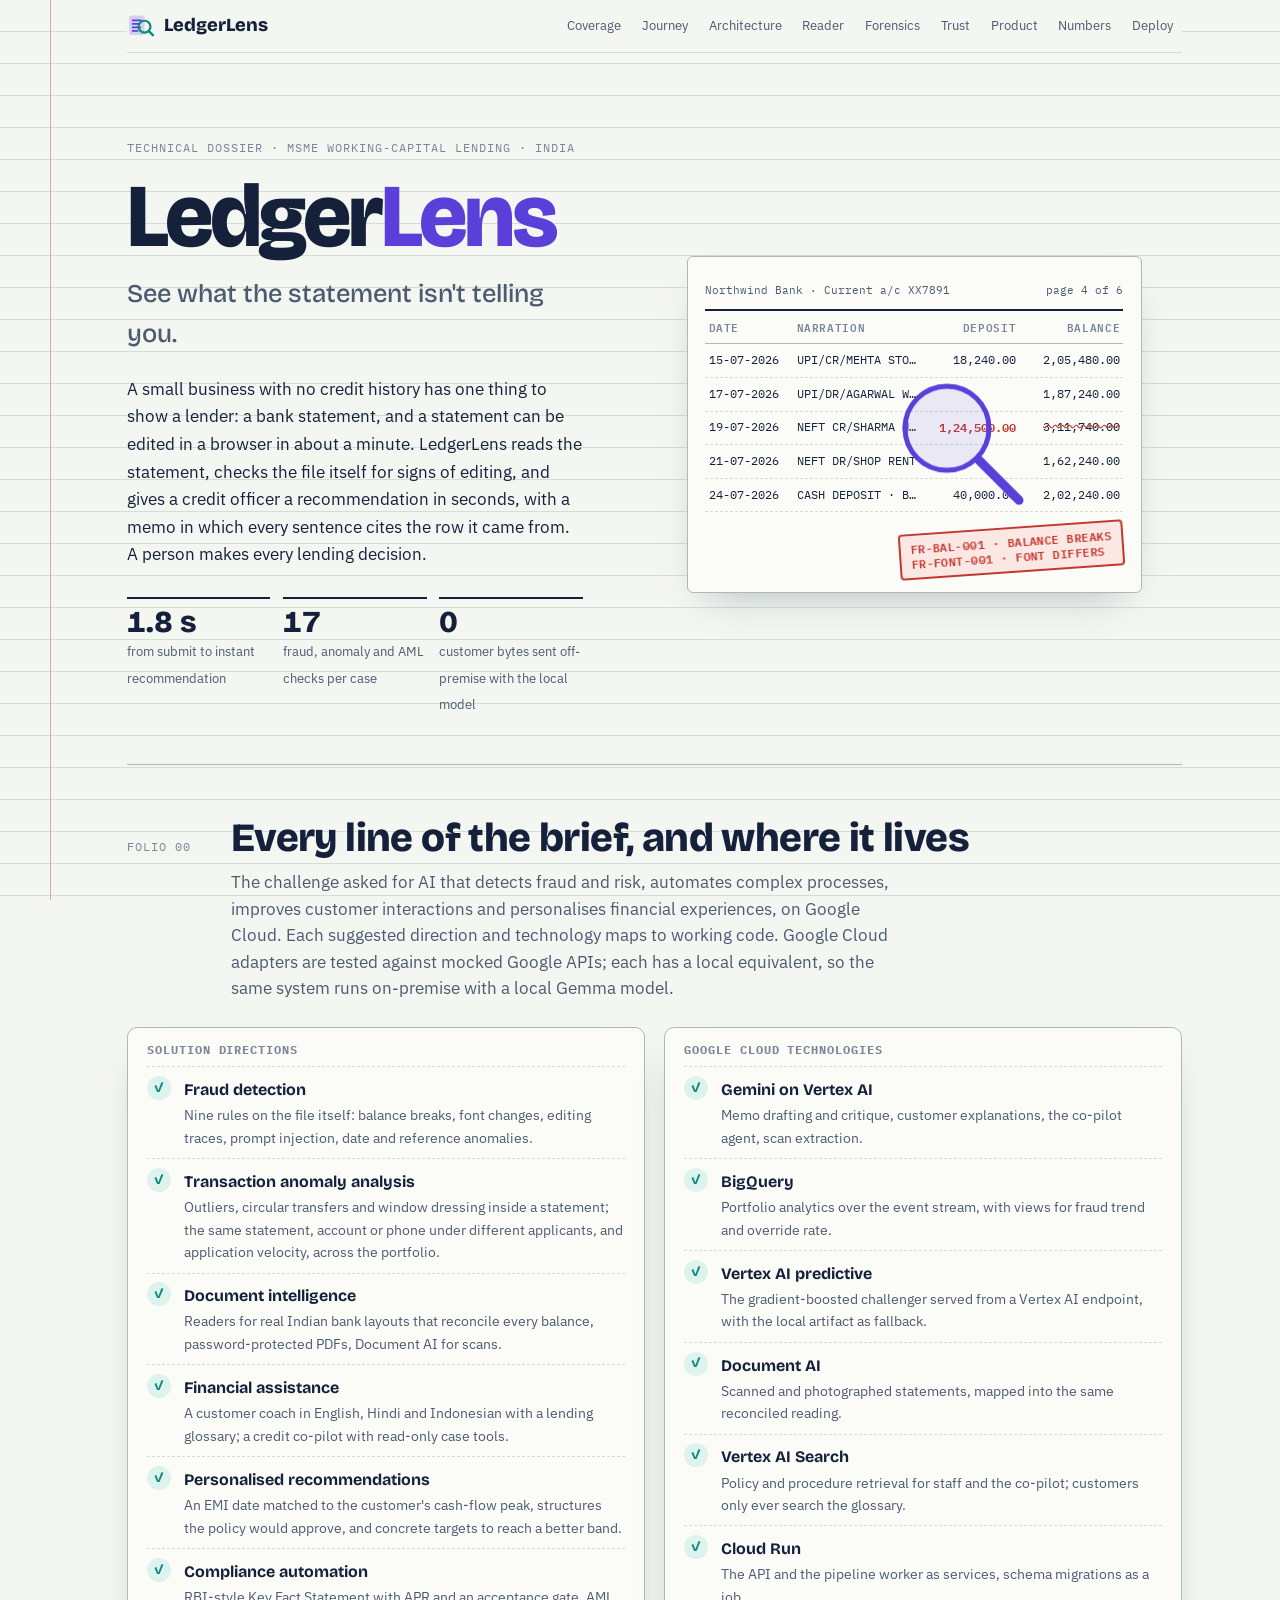
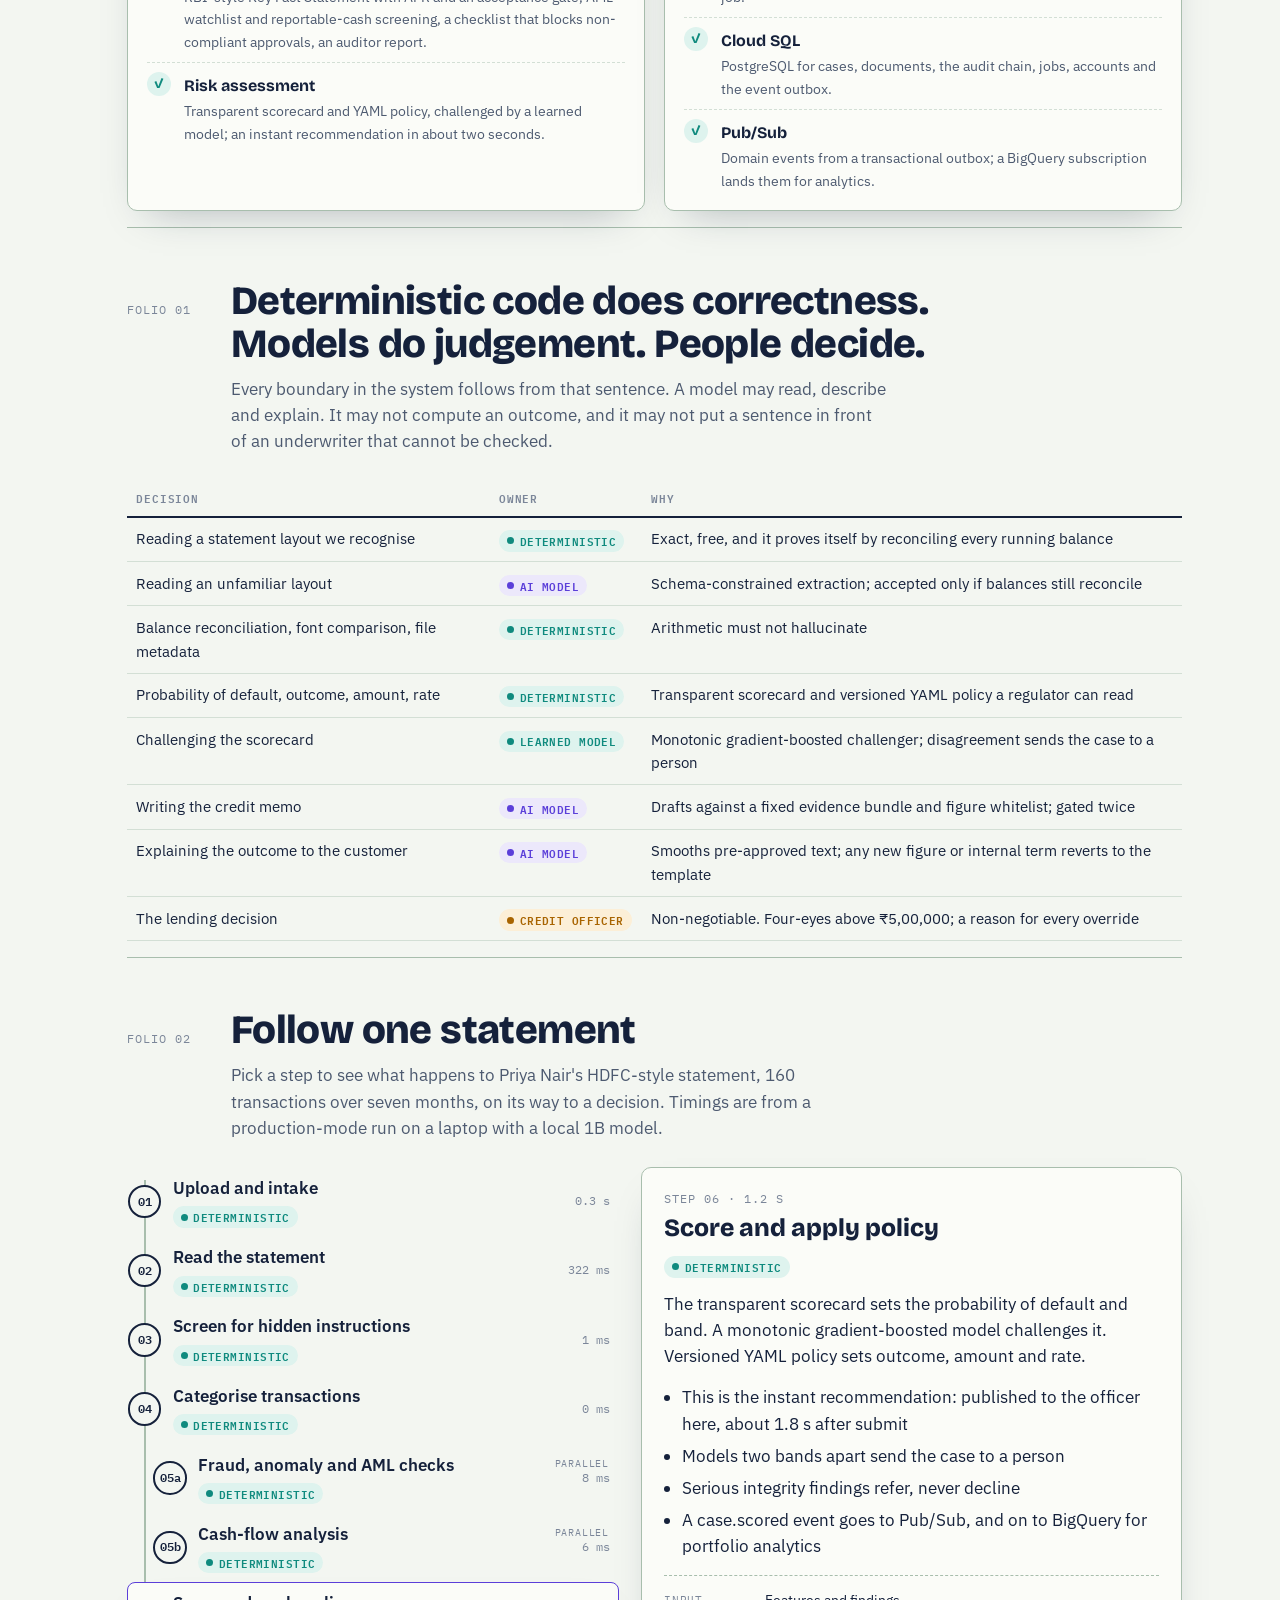
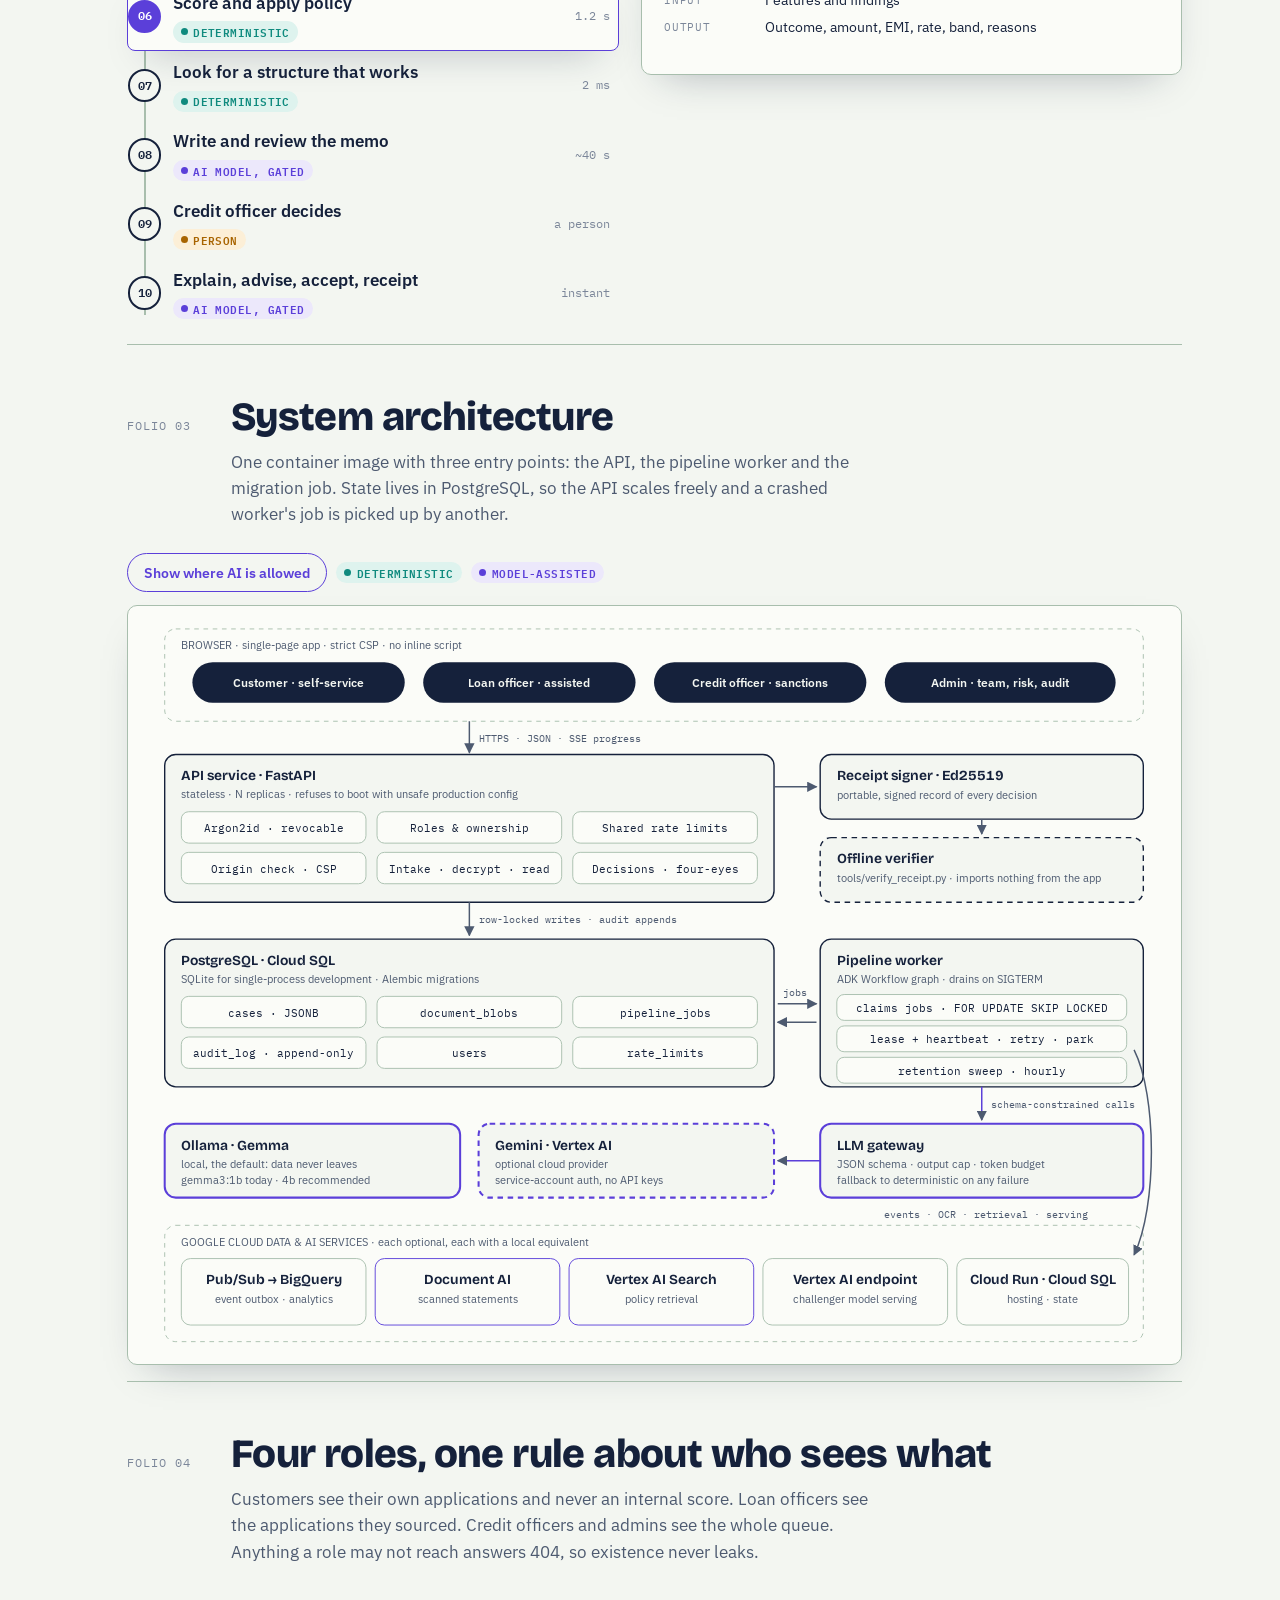
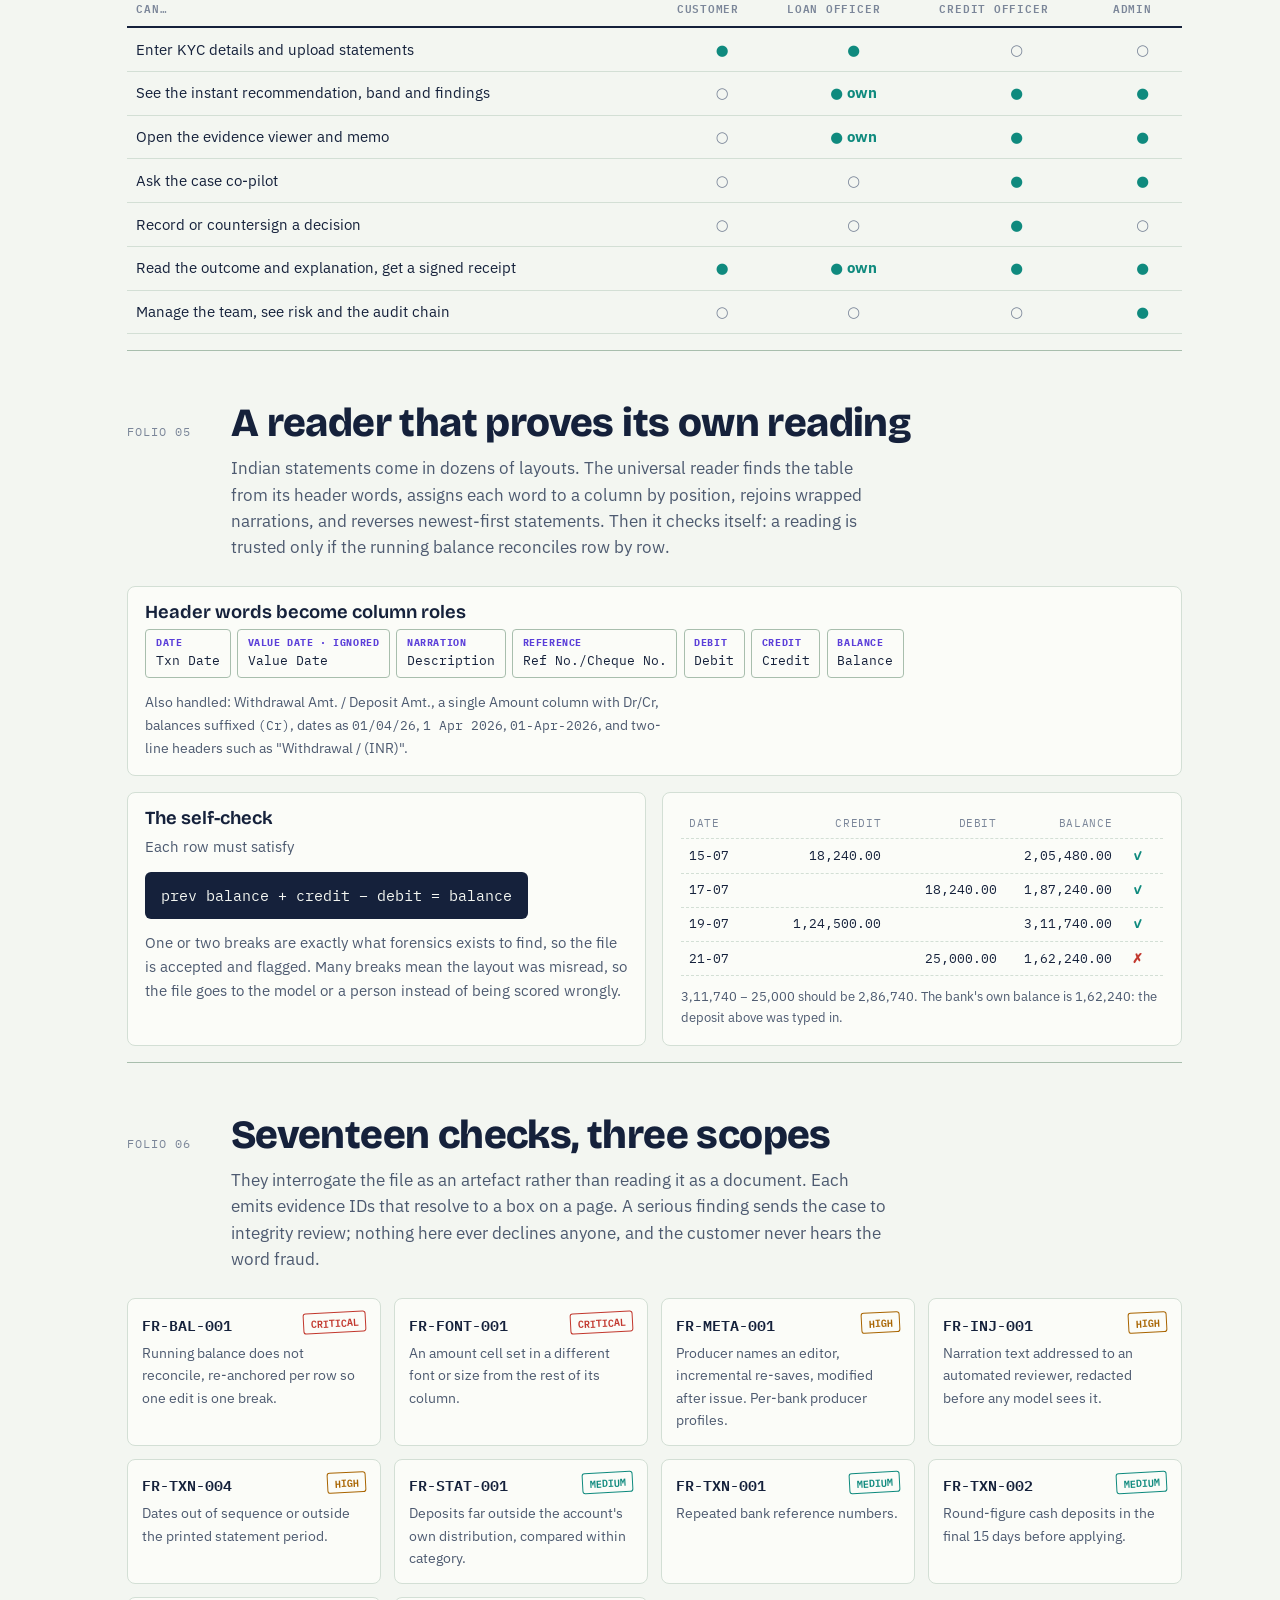
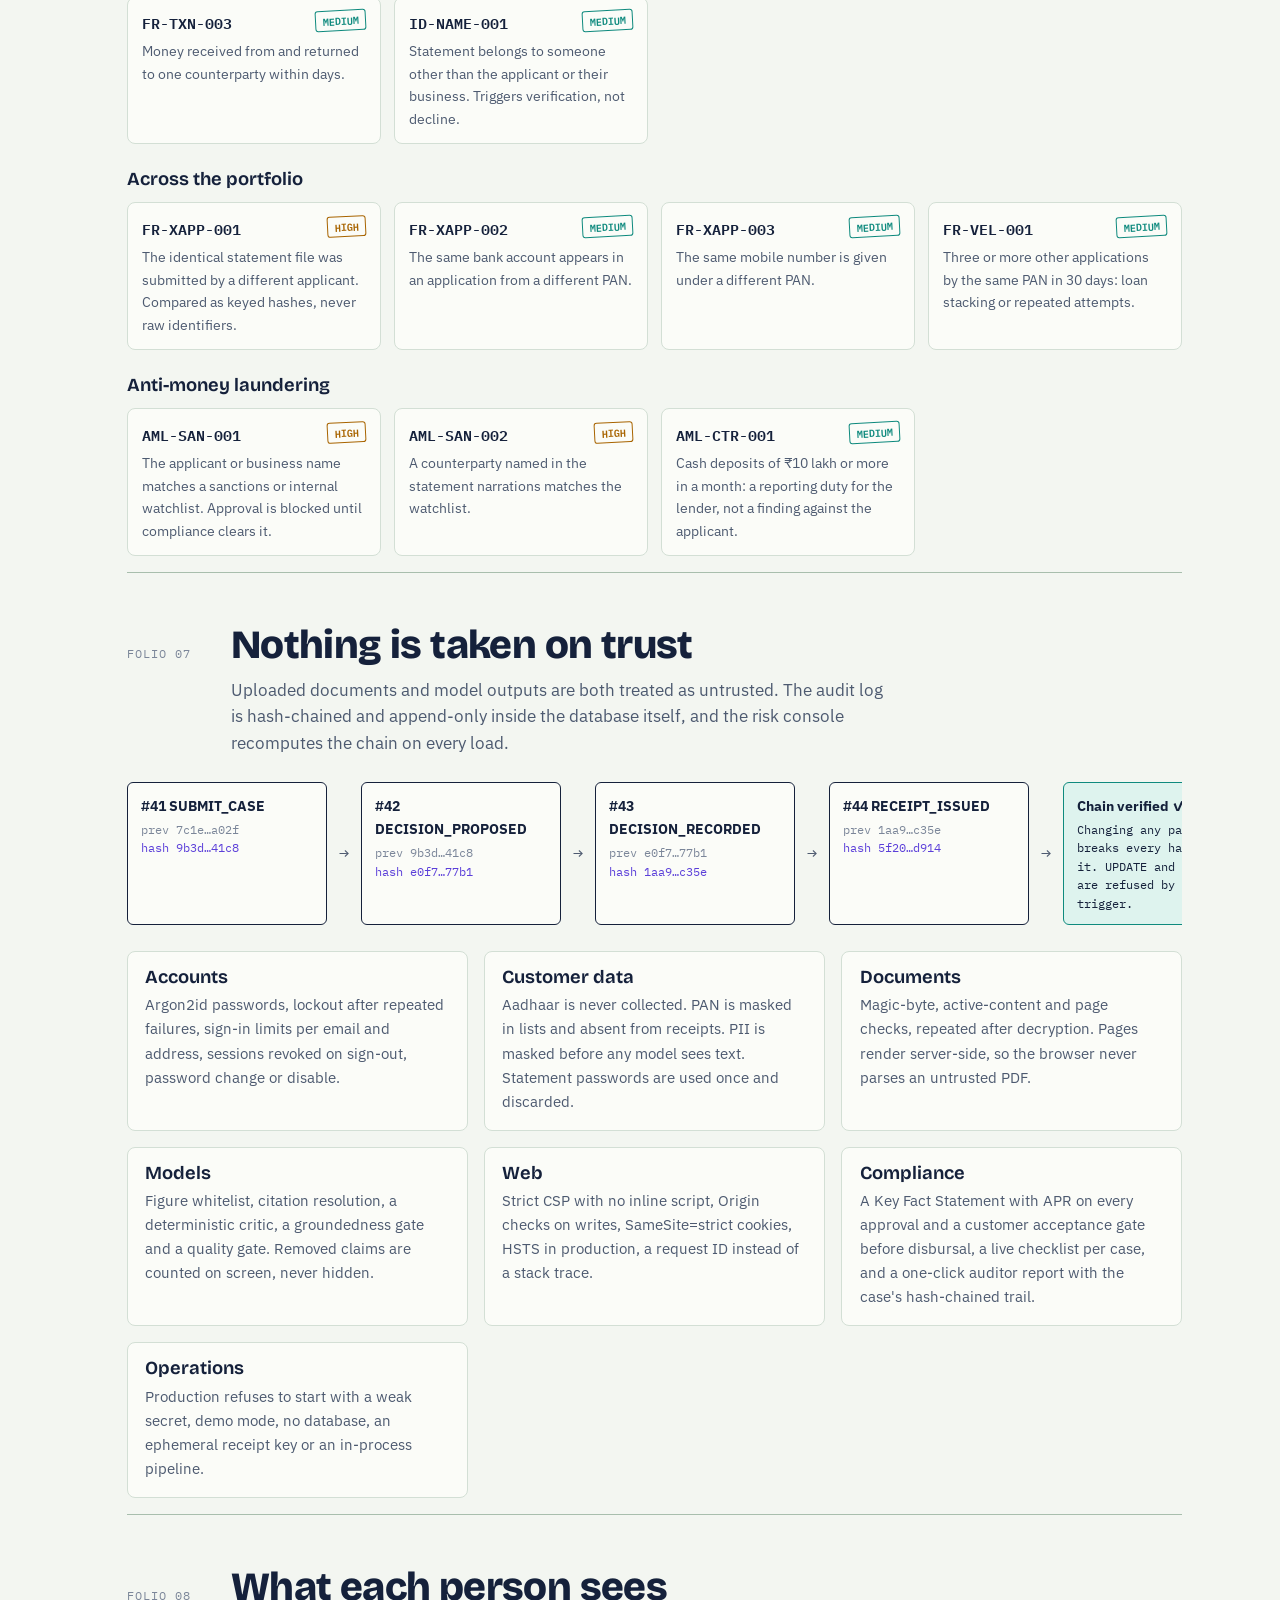
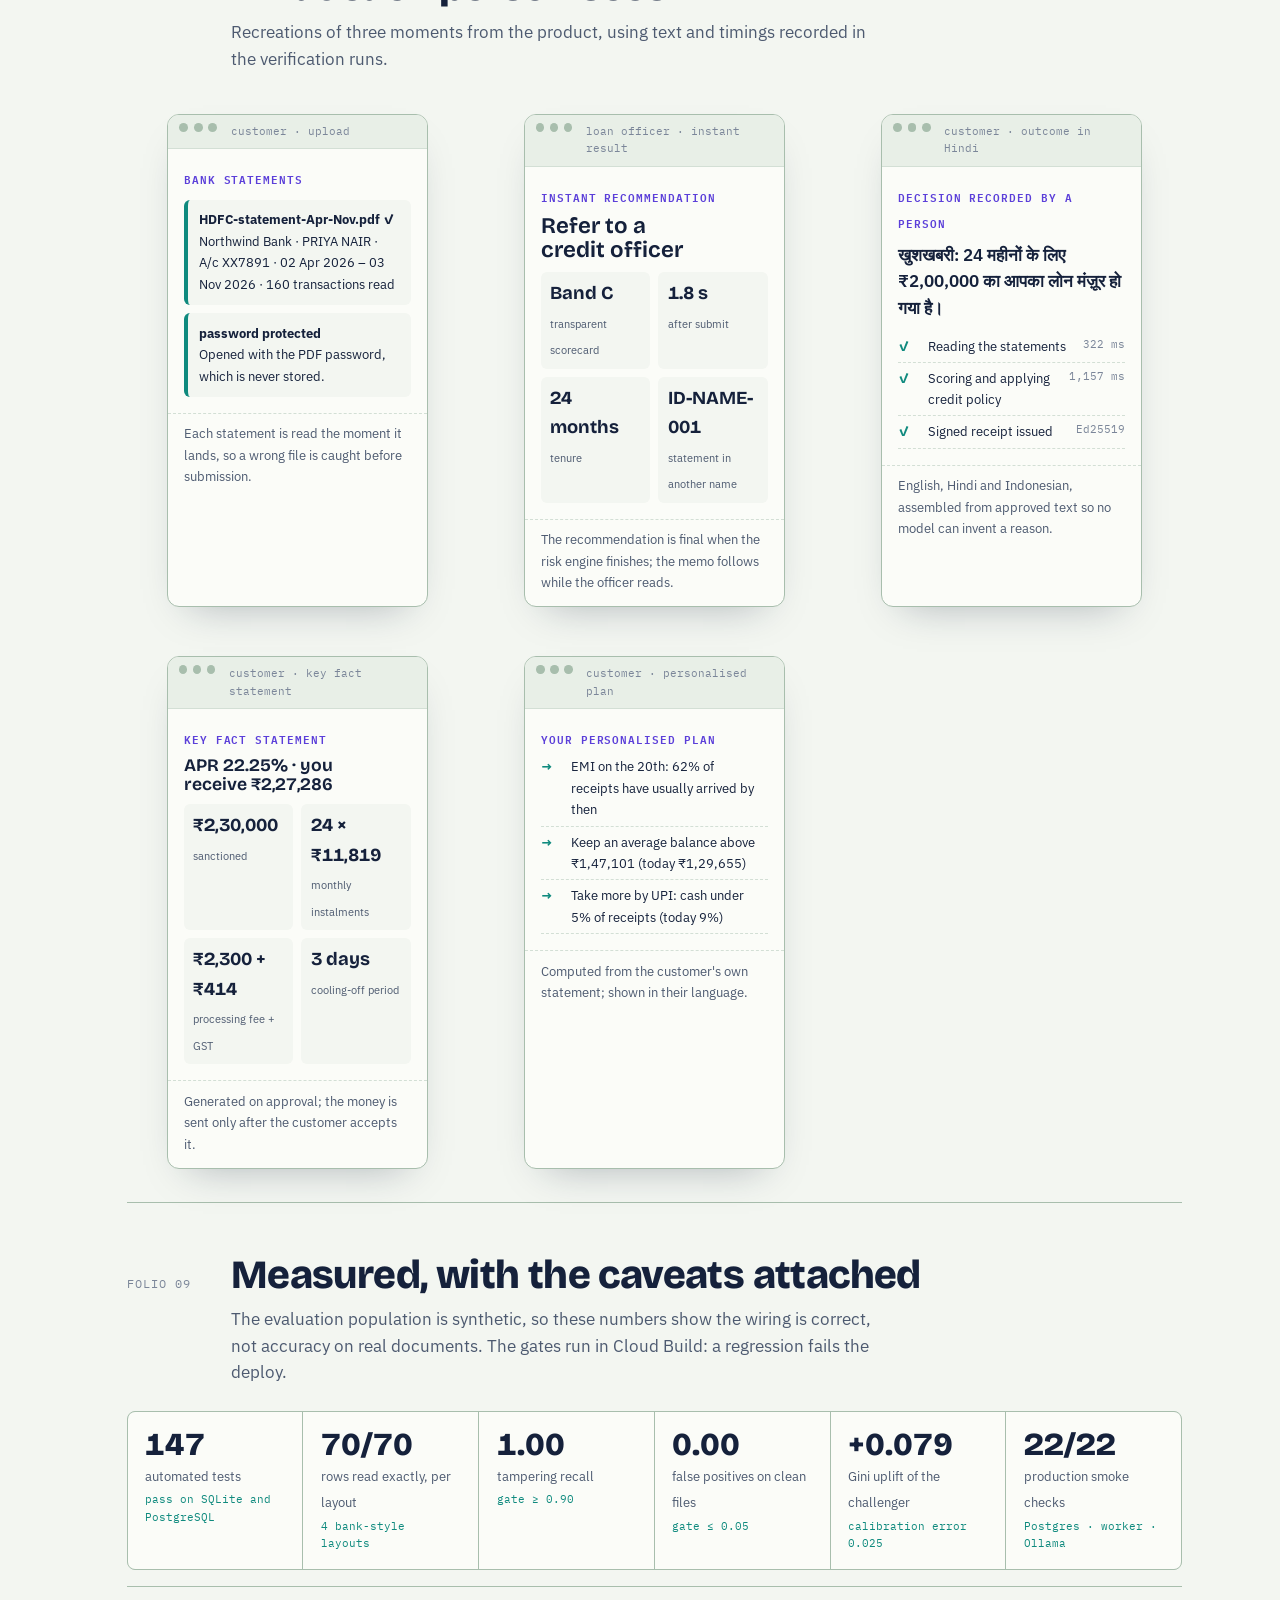
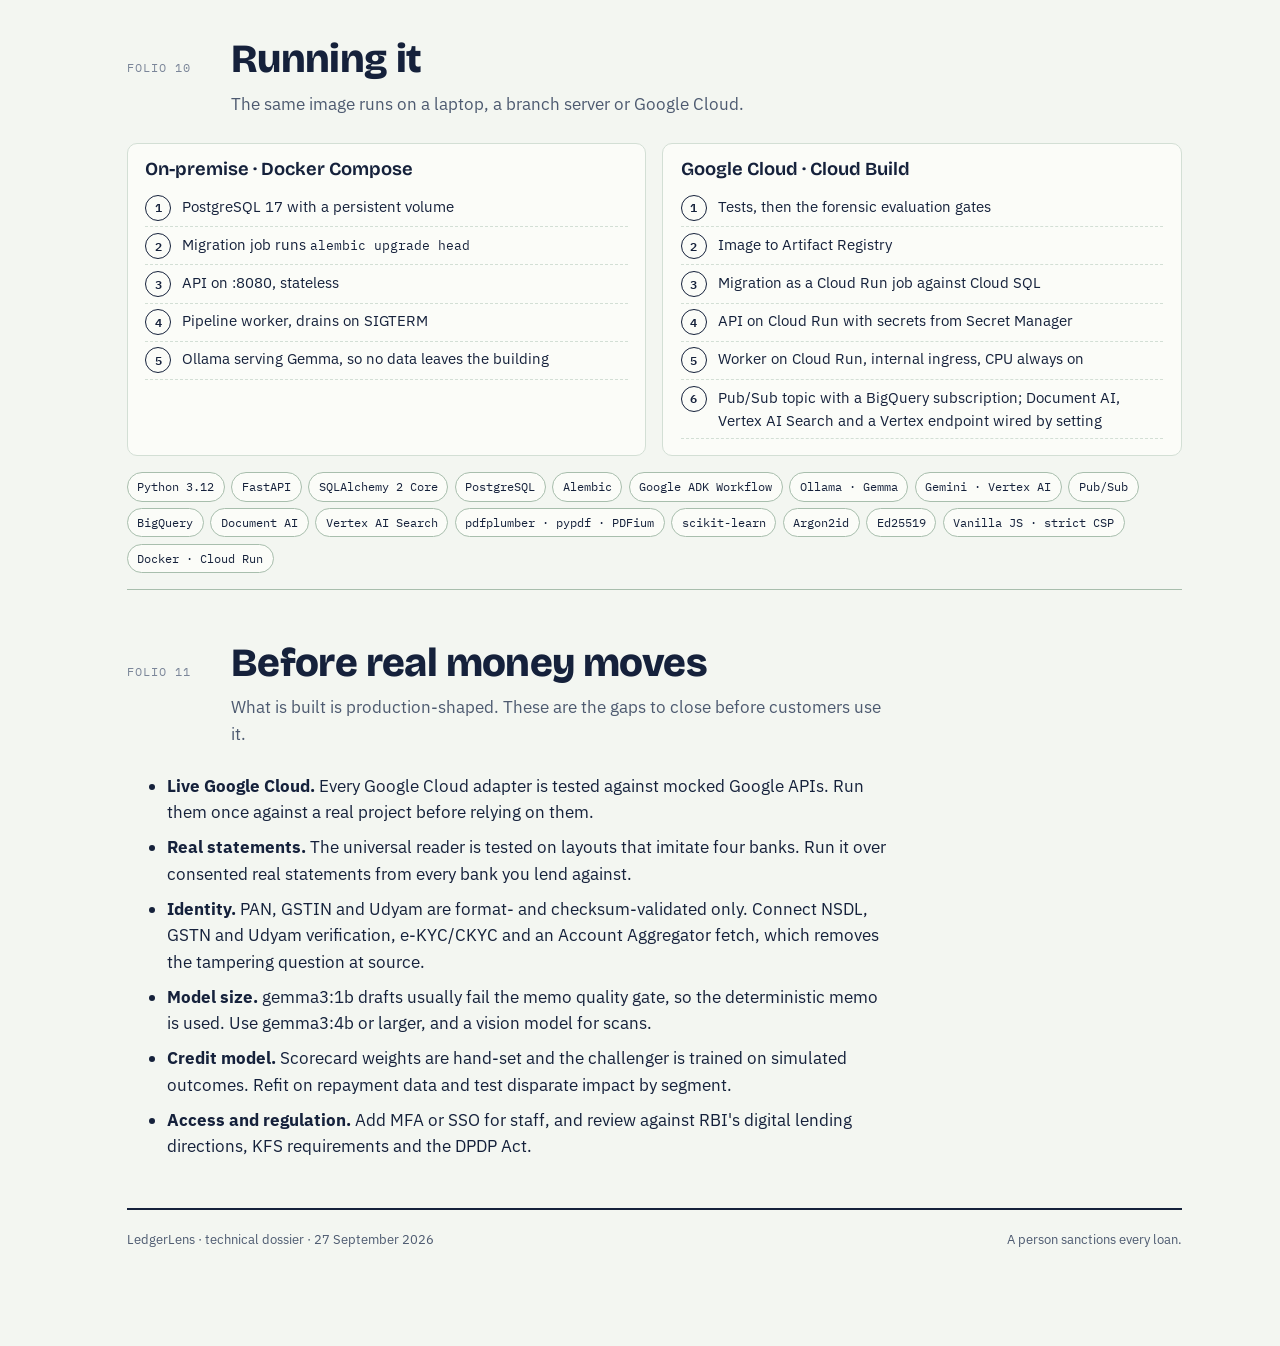
==== commit 5a0ce677: "Dossier: coverage matrix, Google Cloud services, portfolio and AML checks, KFS and plan Co-Authored-" ====
--- a/docs/LedgerLens-dossier.html
+++ b/docs/LedgerLens-dossier.html
@@ -195,6 +195,15 @@
 svg.arch g { transition: opacity .3s ease; }
 svg.arch.ai-only g.det { opacity: .18; }
 
+/* ------------------------------------------------------------ coverage */
+.cov { display: grid; grid-template-columns: repeat(auto-fit, minmax(320px, 1fr)); gap: 1.2rem; }
+.cov-col { background: var(--sheet); border: 1px solid var(--rule-strong); border-radius: 10px; padding: 1rem 1.2rem .6rem; box-shadow: var(--shadow); }
+.cov-col h3 { font-family: var(--mono); font-size: .74rem; letter-spacing: .08em; text-transform: uppercase; color: var(--ink-faint); margin-bottom: .6rem; }
+.cov-row { display: grid; grid-template-columns: 1.7rem minmax(0, 1fr); gap: .6rem; padding: .55rem 0; border-top: 1px dashed var(--rule); }
+.cov-row .tick { display: grid; place-items: center; width: 1.5rem; height: 1.5rem; border-radius: 50%; background: var(--ok-wash); color: var(--ok); font-weight: 700; font-size: .8rem; }
+.cov-row b { font-family: var(--display); font-size: 1rem; }
+.cov-row p { font-size: .88rem; color: var(--ink-soft); margin-top: .1rem; }
+
 /* ------------------------------------------------------------ tables */
 table { width: 100%; border-collapse: collapse; font-size: .92rem; min-width: 560px; }
 th { text-align: left; font-family: var(--mono); font-size: .7rem; letter-spacing: .07em; text-transform: uppercase; color: var(--ink-faint); font-weight: 600;
@@ -286,7 +295,7 @@
       LedgerLens
     </span>
     <nav aria-label="Sections">
-      <a href="#journey">Journey</a><a href="#architecture">Architecture</a><a href="#reader">Reader</a><a href="#forensics">Forensics</a>
+      <a href="#coverage">Coverage</a><a href="#journey">Journey</a><a href="#architecture">Architecture</a><a href="#reader">Reader</a><a href="#forensics">Forensics</a>
       <a href="#trust">Trust</a><a href="#tour">Product</a><a href="#numbers">Numbers</a><a href="#deploy">Deploy</a>
     </nav>
   </header>
@@ -303,7 +312,7 @@
         came from. A person makes every lending decision.</p>
       <div class="facts">
         <div class="fact"><b>1.8 s</b><span>from submit to instant recommendation</span></div>
-        <div class="fact"><b>9 + 1</b><span>forensic rules plus an identity check</span></div>
+        <div class="fact"><b>17</b><span>fraud, anomaly and AML checks per case</span></div>
         <div class="fact"><b>0</b><span>customer bytes sent off-premise with the local model</span></div>
       </div>
     </div>
@@ -319,6 +328,43 @@
       <svg class="lens" viewBox="0 0 132 132" aria-hidden="true"><circle class="glass" cx="52" cy="52" r="42"/><path d="M84 84 124 124"/></svg>
       <div class="stamp">FR-BAL-001 · balance breaks<br>FR-FONT-001 · font differs</div>
     </figure>
+  </section>
+
+  <!-- COVERAGE -->
+  <section class="block" id="coverage" aria-labelledby="t-coverage">
+    <div class="sec-head">
+      <span class="folio">Folio 00</span>
+      <div>
+        <h2 id="t-coverage">Every line of the brief, and where it lives</h2>
+        <p>The challenge asked for AI that detects fraud and risk, automates complex processes, improves customer
+          interactions and personalises financial experiences, on Google Cloud. Each suggested direction and technology
+          maps to working code. Google Cloud adapters are tested against mocked Google APIs; each has a local equivalent,
+          so the same system runs on-premise with a local Gemma model.</p>
+      </div>
+    </div>
+    <div class="cov">
+      <div class="cov-col">
+        <h3>Solution directions</h3>
+        <div class="cov-row"><span class="tick">✓</span><div><b>Fraud detection</b><p>Nine rules on the file itself: balance breaks, font changes, editing traces, prompt injection, date and reference anomalies.</p></div></div>
+        <div class="cov-row"><span class="tick">✓</span><div><b>Transaction anomaly analysis</b><p>Outliers, circular transfers and window dressing inside a statement; the same statement, account or phone under different applicants, and application velocity, across the portfolio.</p></div></div>
+        <div class="cov-row"><span class="tick">✓</span><div><b>Document intelligence</b><p>Readers for real Indian bank layouts that reconcile every balance, password-protected PDFs, Document AI for scans.</p></div></div>
+        <div class="cov-row"><span class="tick">✓</span><div><b>Financial assistance</b><p>A customer coach in English, Hindi and Indonesian with a lending glossary; a credit co-pilot with read-only case tools.</p></div></div>
+        <div class="cov-row"><span class="tick">✓</span><div><b>Personalised recommendations</b><p>An EMI date matched to the customer's cash-flow peak, structures the policy would approve, and concrete targets to reach a better band.</p></div></div>
+        <div class="cov-row"><span class="tick">✓</span><div><b>Compliance automation</b><p>RBI-style Key Fact Statement with APR and an acceptance gate, AML watchlist and reportable-cash screening, a checklist that blocks non-compliant approvals, an auditor report.</p></div></div>
+        <div class="cov-row"><span class="tick">✓</span><div><b>Risk assessment</b><p>Transparent scorecard and YAML policy, challenged by a learned model; an instant recommendation in about two seconds.</p></div></div>
+      </div>
+      <div class="cov-col">
+        <h3>Google Cloud technologies</h3>
+        <div class="cov-row"><span class="tick">✓</span><div><b>Gemini on Vertex AI</b><p>Memo drafting and critique, customer explanations, the co-pilot agent, scan extraction.</p></div></div>
+        <div class="cov-row"><span class="tick">✓</span><div><b>BigQuery</b><p>Portfolio analytics over the event stream, with views for fraud trend and override rate.</p></div></div>
+        <div class="cov-row"><span class="tick">✓</span><div><b>Vertex AI predictive</b><p>The gradient-boosted challenger served from a Vertex AI endpoint, with the local artifact as fallback.</p></div></div>
+        <div class="cov-row"><span class="tick">✓</span><div><b>Document AI</b><p>Scanned and photographed statements, mapped into the same reconciled reading.</p></div></div>
+        <div class="cov-row"><span class="tick">✓</span><div><b>Vertex AI Search</b><p>Policy and procedure retrieval for staff and the co-pilot; customers only ever search the glossary.</p></div></div>
+        <div class="cov-row"><span class="tick">✓</span><div><b>Cloud Run</b><p>The API and the pipeline worker as services, schema migrations as a job.</p></div></div>
+        <div class="cov-row"><span class="tick">✓</span><div><b>Cloud SQL</b><p>PostgreSQL for cases, documents, the audit chain, jobs, accounts and the event outbox.</p></div></div>
+        <div class="cov-row"><span class="tick">✓</span><div><b>Pub/Sub</b><p>Domain events from a transactional outbox; a BigQuery subscription lands them for analytics.</p></div></div>
+      </div>
+    </div>
   </section>
 
   <!-- PRINCIPLE -->
@@ -379,7 +425,7 @@
       <span class="own det">deterministic</span><span class="own ai">model-assisted</span>
     </div>
     <div class="arch-wrap scroll">
-      <svg class="arch" id="arch" viewBox="0 0 1120 650" role="img" aria-labelledby="arch-title arch-desc">
+      <svg class="arch" id="arch" viewBox="0 0 1120 800" role="img" aria-labelledby="arch-title arch-desc">
         <title id="arch-title">LedgerLens architecture</title>
         <desc id="arch-desc">Four roles use a browser app that calls a stateless FastAPI service. The API writes to PostgreSQL and signs receipts. A pipeline worker claims jobs from PostgreSQL and calls models through an LLM gateway: a local Ollama Gemma model by default, or Gemini on Vertex AI.</desc>
         <defs><marker id="arrow" viewBox="0 0 10 10" refX="9" refY="5" markerWidth="7" markerHeight="7" orient="auto-start-reverse"><path d="M0 0 10 5 0 10z"/></marker></defs>
@@ -457,6 +503,28 @@
           <text class="sub" x="388" y="598">optional cloud provider</text>
           <text class="sub" x="388" y="615">service-account auth, no API keys</text>
         </g>
+
+        <g class="det">
+          <rect class="band" x="30" y="660" width="1060" height="126" rx="12"/>
+          <text class="sub" x="48" y="682">GOOGLE CLOUD DATA &amp; AI SERVICES · each optional, each with a local equivalent</text>
+          <rect class="chip" x="48" y="696" width="200" height="72" rx="10"/>
+          <text class="title" x="148" y="724" text-anchor="middle">Pub/Sub → BigQuery</text>
+          <text class="sub" x="148" y="744" text-anchor="middle">event outbox · analytics</text>
+          <rect class="chip ai" x="258" y="696" width="200" height="72" rx="10"/>
+          <text class="title" x="358" y="724" text-anchor="middle">Document AI</text>
+          <text class="sub" x="358" y="744" text-anchor="middle">scanned statements</text>
+          <rect class="chip ai" x="468" y="696" width="200" height="72" rx="10"/>
+          <text class="title" x="568" y="724" text-anchor="middle">Vertex AI Search</text>
+          <text class="sub" x="568" y="744" text-anchor="middle">policy retrieval</text>
+          <rect class="chip" x="678" y="696" width="200" height="72" rx="10"/>
+          <text class="title" x="778" y="724" text-anchor="middle">Vertex AI endpoint</text>
+          <text class="sub" x="778" y="744" text-anchor="middle">challenger model serving</text>
+          <rect class="chip" x="888" y="696" width="186" height="72" rx="10"/>
+          <text class="title" x="981" y="724" text-anchor="middle">Cloud Run · Cloud SQL</text>
+          <text class="sub" x="981" y="744" text-anchor="middle">hosting · state</text>
+          <path class="edge" d="M1080 470 C1105 520 1105 640 1080 692"/>
+          <text class="el" x="1030" y="652" text-anchor="end">events · OCR · retrieval · serving</text>
+        </g>
       </svg>
     </div>
   </section>
@@ -533,7 +601,7 @@
     <div class="sec-head">
       <span class="folio">Folio 06</span>
       <div>
-        <h2 id="t-forensics">Nine rules and an identity check</h2>
+        <h2 id="t-forensics">Seventeen checks, three scopes</h2>
         <p>They interrogate the file as an artefact rather than reading it as a document. Each emits evidence IDs that resolve to
           a box on a page. A serious finding sends the case to integrity review; nothing here ever declines anyone, and the
           customer never hears the word fraud.</p>
@@ -551,6 +619,19 @@
       <div class="rule"><span class="sev med">MEDIUM</span><code>FR-TXN-003</code><p>Money received from and returned to one counterparty within days.</p></div>
       <div class="rule"><span class="sev med">MEDIUM</span><code>ID-NAME-001</code><p>Statement belongs to someone other than the applicant or their business. Triggers verification, not decline.</p></div>
     </div>
+    <h3 style="margin:1.6rem 0 .8rem">Across the portfolio</h3>
+    <div class="rules">
+      <div class="rule"><span class="sev high">HIGH</span><code>FR-XAPP-001</code><p>The identical statement file was submitted by a different applicant. Compared as keyed hashes, never raw identifiers.</p></div>
+      <div class="rule"><span class="sev med">MEDIUM</span><code>FR-XAPP-002</code><p>The same bank account appears in an application from a different PAN.</p></div>
+      <div class="rule"><span class="sev med">MEDIUM</span><code>FR-XAPP-003</code><p>The same mobile number is given under a different PAN.</p></div>
+      <div class="rule"><span class="sev med">MEDIUM</span><code>FR-VEL-001</code><p>Three or more other applications by the same PAN in 30 days: loan stacking or repeated attempts.</p></div>
+    </div>
+    <h3 style="margin:1.6rem 0 .8rem">Anti-money laundering</h3>
+    <div class="rules">
+      <div class="rule"><span class="sev high">HIGH</span><code>AML-SAN-001</code><p>The applicant or business name matches a sanctions or internal watchlist. Approval is blocked until compliance clears it.</p></div>
+      <div class="rule"><span class="sev high">HIGH</span><code>AML-SAN-002</code><p>A counterparty named in the statement narrations matches the watchlist.</p></div>
+      <div class="rule"><span class="sev med">MEDIUM</span><code>AML-CTR-001</code><p>Cash deposits of ₹10 lakh or more in a month: a reporting duty for the lender, not a finding against the applicant.</p></div>
+    </div>
   </section>
 
   <!-- TRUST -->
@@ -580,6 +661,7 @@
       <div class="card"><h3>Documents</h3><p>Magic-byte, active-content and page checks, repeated after decryption. Pages render server-side, so the browser never parses an untrusted PDF.</p></div>
       <div class="card"><h3>Models</h3><p>Figure whitelist, citation resolution, a deterministic critic, a groundedness gate and a quality gate. Removed claims are counted on screen, never hidden.</p></div>
       <div class="card"><h3>Web</h3><p>Strict CSP with no inline script, Origin checks on writes, SameSite=strict cookies, HSTS in production, a request ID instead of a stack trace.</p></div>
+      <div class="card"><h3>Compliance</h3><p>A Key Fact Statement with APR on every approval and a customer acceptance gate before disbursal, a live checklist per case, and a one-click auditor report with the case's hash-chained trail.</p></div>
       <div class="card"><h3>Operations</h3><p>Production refuses to start with a weak secret, demo mode, no database, an ephemeral receipt key or an in-process pipeline.</p></div>
     </div>
   </section>
@@ -630,6 +712,32 @@
         </div>
         <figcaption>English, Hindi and Indonesian, assembled from approved text so no model can invent a reason.</figcaption>
       </figure>
+      <figure class="shot">
+        <div class="bar"><i></i><i></i><i></i><span>customer · key fact statement</span></div>
+        <div class="body">
+          <span class="eyebrow">Key Fact Statement</span>
+          <h3 style="font-size:1.1rem;margin:.3rem 0">APR 22.25% · you receive ₹2,27,286</h3>
+          <div class="mini-kpis">
+            <div><b>₹2,30,000</b><span>sanctioned</span></div>
+            <div><b>24 × ₹11,819</b><span>monthly instalments</span></div>
+            <div><b>₹2,300 + ₹414</b><span>processing fee + GST</span></div>
+            <div><b>3 days</b><span>cooling-off period</span></div>
+          </div>
+        </div>
+        <figcaption>Generated on approval; the money is sent only after the customer accepts it.</figcaption>
+      </figure>
+      <figure class="shot">
+        <div class="bar"><i></i><i></i><i></i><span>customer · personalised plan</span></div>
+        <div class="body">
+          <span class="eyebrow">Your personalised plan</span>
+          <ul class="tl">
+            <li><i>→</i><span>EMI on the 20th: 62% of receipts have usually arrived by then</span><span></span></li>
+            <li><i>→</i><span>Keep an average balance above ₹1,47,101 (today ₹1,29,655)</span><span></span></li>
+            <li><i>→</i><span>Take more by UPI: cash under 5% of receipts (today 9%)</span><span></span></li>
+          </ul>
+        </div>
+        <figcaption>Computed from the customer's own statement; shown in their language.</figcaption>
+      </figure>
     </div>
   </section>
 
@@ -644,7 +752,7 @@
       </div>
     </div>
     <div class="numbers">
-      <div><b>133</b><span>automated tests</span><em>pass on SQLite and PostgreSQL</em></div>
+      <div><b>147</b><span>automated tests</span><em>pass on SQLite and PostgreSQL</em></div>
       <div><b>70/70</b><span>rows read exactly, per layout</span><em>4 bank-style layouts</em></div>
       <div><b>1.00</b><span>tampering recall</span><em>gate ≥ 0.90</em></div>
       <div><b>0.00</b><span>false positives on clean files</span><em>gate ≤ 0.05</em></div>
@@ -681,12 +789,13 @@
           <li><span>Migration as a Cloud Run job against Cloud SQL</span></li>
           <li><span>API on Cloud Run with secrets from Secret Manager</span></li>
           <li><span>Worker on Cloud Run, internal ingress, CPU always on</span></li>
+          <li><span>Pub/Sub topic with a BigQuery subscription; Document AI, Vertex AI Search and a Vertex endpoint wired by setting</span></li>
         </ol>
       </div>
     </div>
     <div class="stack" aria-label="Technology">
       <span>Python 3.12</span><span>FastAPI</span><span>SQLAlchemy 2 Core</span><span>PostgreSQL</span><span>Alembic</span><span>Google ADK Workflow</span>
-      <span>Ollama · Gemma</span><span>Gemini · Vertex AI</span><span>pdfplumber · pypdf · PDFium</span><span>scikit-learn</span><span>Argon2id</span>
+      <span>Ollama · Gemma</span><span>Gemini · Vertex AI</span><span>Pub/Sub</span><span>BigQuery</span><span>Document AI</span><span>Vertex AI Search</span><span>pdfplumber · pypdf · PDFium</span><span>scikit-learn</span><span>Argon2id</span>
       <span>Ed25519</span><span>Vanilla JS · strict CSP</span><span>Docker · Cloud Run</span>
     </div>
   </section>
@@ -701,6 +810,7 @@
       </div>
     </div>
     <ul class="limits">
+      <li><b>Live Google Cloud.</b> Every Google Cloud adapter is tested against mocked Google APIs. Run them once against a real project before relying on them.</li>
       <li><b>Real statements.</b> The universal reader is tested on layouts that imitate four banks. Run it over consented real statements from every bank you lend against.</li>
       <li><b>Identity.</b> PAN, GSTIN and Udyam are format- and checksum-validated only. Connect NSDL, GSTN and Udyam verification, e-KYC/CKYC and an Account Aggregator fetch, which removes the tampering question at source.</li>
       <li><b>Model size.</b> gemma3:1b drafts usually fail the memo quality gate, so the deterministic memo is used. Use gemma3:4b or larger, and a vision model for scans.</li>
@@ -738,10 +848,11 @@
       what: "Rules categorise most rows into 18 classes. The model is asked only when rules leave at least 20% uncategorised, with a six-second budget, because categories feed the score.",
       points: ["142 of 160 rows categorised by rules in this run", "Model skipped: rules were sufficient", "Low-confidence model labels are ignored"],
       inp: "Transactions", out: "Categories such as UPI business credit, cash deposit, EMI" },
-    { n: "05a", name: "Forensic checks", own: "det", t: "8 ms", fork: true,
-      what: "Nine rules and an identity check interrogate the file. With a vision model configured, suspicious cells are cropped and inspected too, but vision can only corroborate.",
-      points: ["Balance breaks, font changes, editing traces, date anomalies, duplicate references", "Statistical outliers catch forgers who repaired every balance", "Statement in another person's name triggers verification"],
-      inp: "Transactions, fonts, metadata, applicant", out: "Findings with evidence IDs" },
+    { n: "05a", name: "Fraud, anomaly and AML checks", own: "det", t: "8 ms", fork: true,
+      what: "Nine rules and an identity check interrogate the file. Cross-application checks compare it with every earlier application, and AML screening checks names and cash against the watchlist and reporting threshold.",
+      points: ["Balance breaks, font changes, editing traces, date anomalies, duplicate references", "The same statement, account or phone under a different applicant; application velocity",
+               "Watchlist matches refer the case to compliance; reportable cash is flagged for the lender's reporting duty"],
+      inp: "Transactions, fonts, metadata, applicant, earlier applications", out: "Findings with evidence IDs" },
     { n: "05b", name: "Cash-flow analysis", own: "det", t: "6 ms", fork: true,
       what: "Fifteen features describe the business: inflow level and trend, volatility, balance buffer, cash share, existing instalments and more.",
       points: ["Monthly aggregates for the underwriter's chart", "Computed evidence records for every figure the memo may quote"],
@@ -749,7 +860,8 @@
     { n: "06", name: "Score and apply policy", own: "det", t: "1.2 s", fork: false,
       what: "The transparent scorecard sets the probability of default and band. A monotonic gradient-boosted model challenges it. Versioned YAML policy sets outcome, amount and rate.",
       points: ["This is the instant recommendation: published to the officer here, about 1.8 s after submit",
-               "Models two bands apart send the case to a person", "Serious integrity findings refer, never decline"],
+               "Models two bands apart send the case to a person", "Serious integrity findings refer, never decline",
+               "A case.scored event goes to Pub/Sub, and on to BigQuery for portfolio analytics"],
       inp: "Features and findings", out: "Outcome, amount, EMI, rate, band, reasons" },
     { n: "07", name: "Look for a structure that works", own: "det", t: "2 ms", fork: false,
       what: "For anything short of an approval, a search over amount and tenure replays each candidate through the unmodified policy engine.",
@@ -761,11 +873,12 @@
                "In this run the 1B model's draft failed the quality gate, so the deterministic memo was used, with a note saying why"],
       inp: "Evidence bundle", out: "Cited credit memo" },
     { n: "09", name: "Credit officer decides", own: "human", t: "a person", fork: false,
-      what: "The case appears in the credit queue with the evidence viewer beside the memo. Clicking a citation marks the exact cell on the rendered page.",
-      points: ["A reason is required to depart from the recommendation", "Approvals above ₹5,00,000 need a second credit officer", "A loan officer can see the result but cannot sanction"],
+      what: "The case appears in the credit queue with the evidence viewer beside the memo and a compliance checklist. Clicking a citation marks the exact cell on the rendered page.",
+      points: ["A reason is required to depart from the recommendation", "Approvals above ₹5,00,000 need a second credit officer",
+               "An uncleared watchlist match blocks approval until compliance clears it", "Approval generates the Key Fact Statement with APR"],
       inp: "Analysis", out: "Recorded decision in the audit chain" },
-    { n: "10", name: "Explain and issue a receipt", own: "ai", t: "instant", fork: false,
-      what: "The customer is told the outcome in their language from approved text. They can download a receipt signed with Ed25519 that anyone can verify offline.",
+    { n: "10", name: "Explain, advise, accept, receipt", own: "ai", t: "instant", fork: false,
+      what: "The customer is told the outcome in their language, gets a personalised plan (EMI date, workable structures, targets), accepts the Key Fact Statement before disbursal, and can download a receipt signed with Ed25519.",
       points: ["If a model adds a figure or leaks an internal term, the template version is shown", "The receipt holds document digests, never transactions or account numbers",
                "It records the model versions in force and whether a person overrode the recommendation"],
       inp: "Decision", out: "Explanation and portable signed receipt" }
